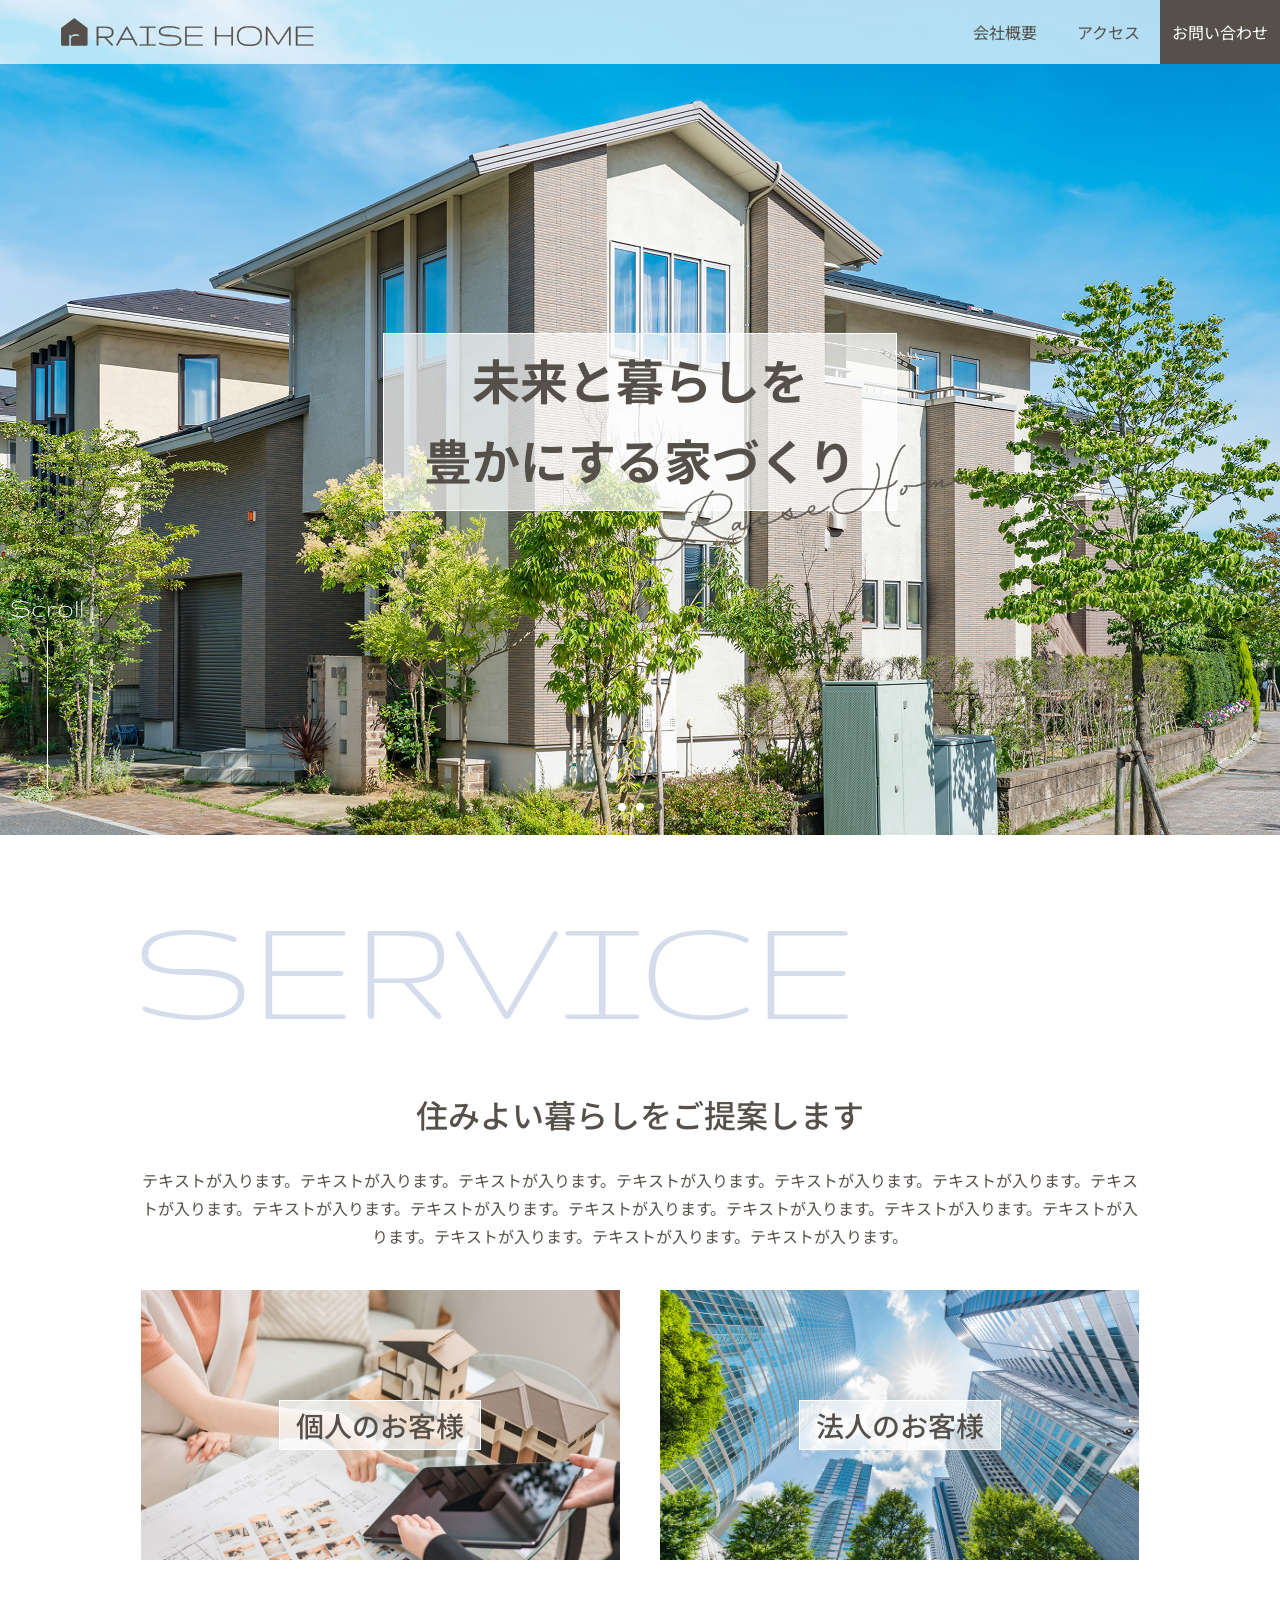
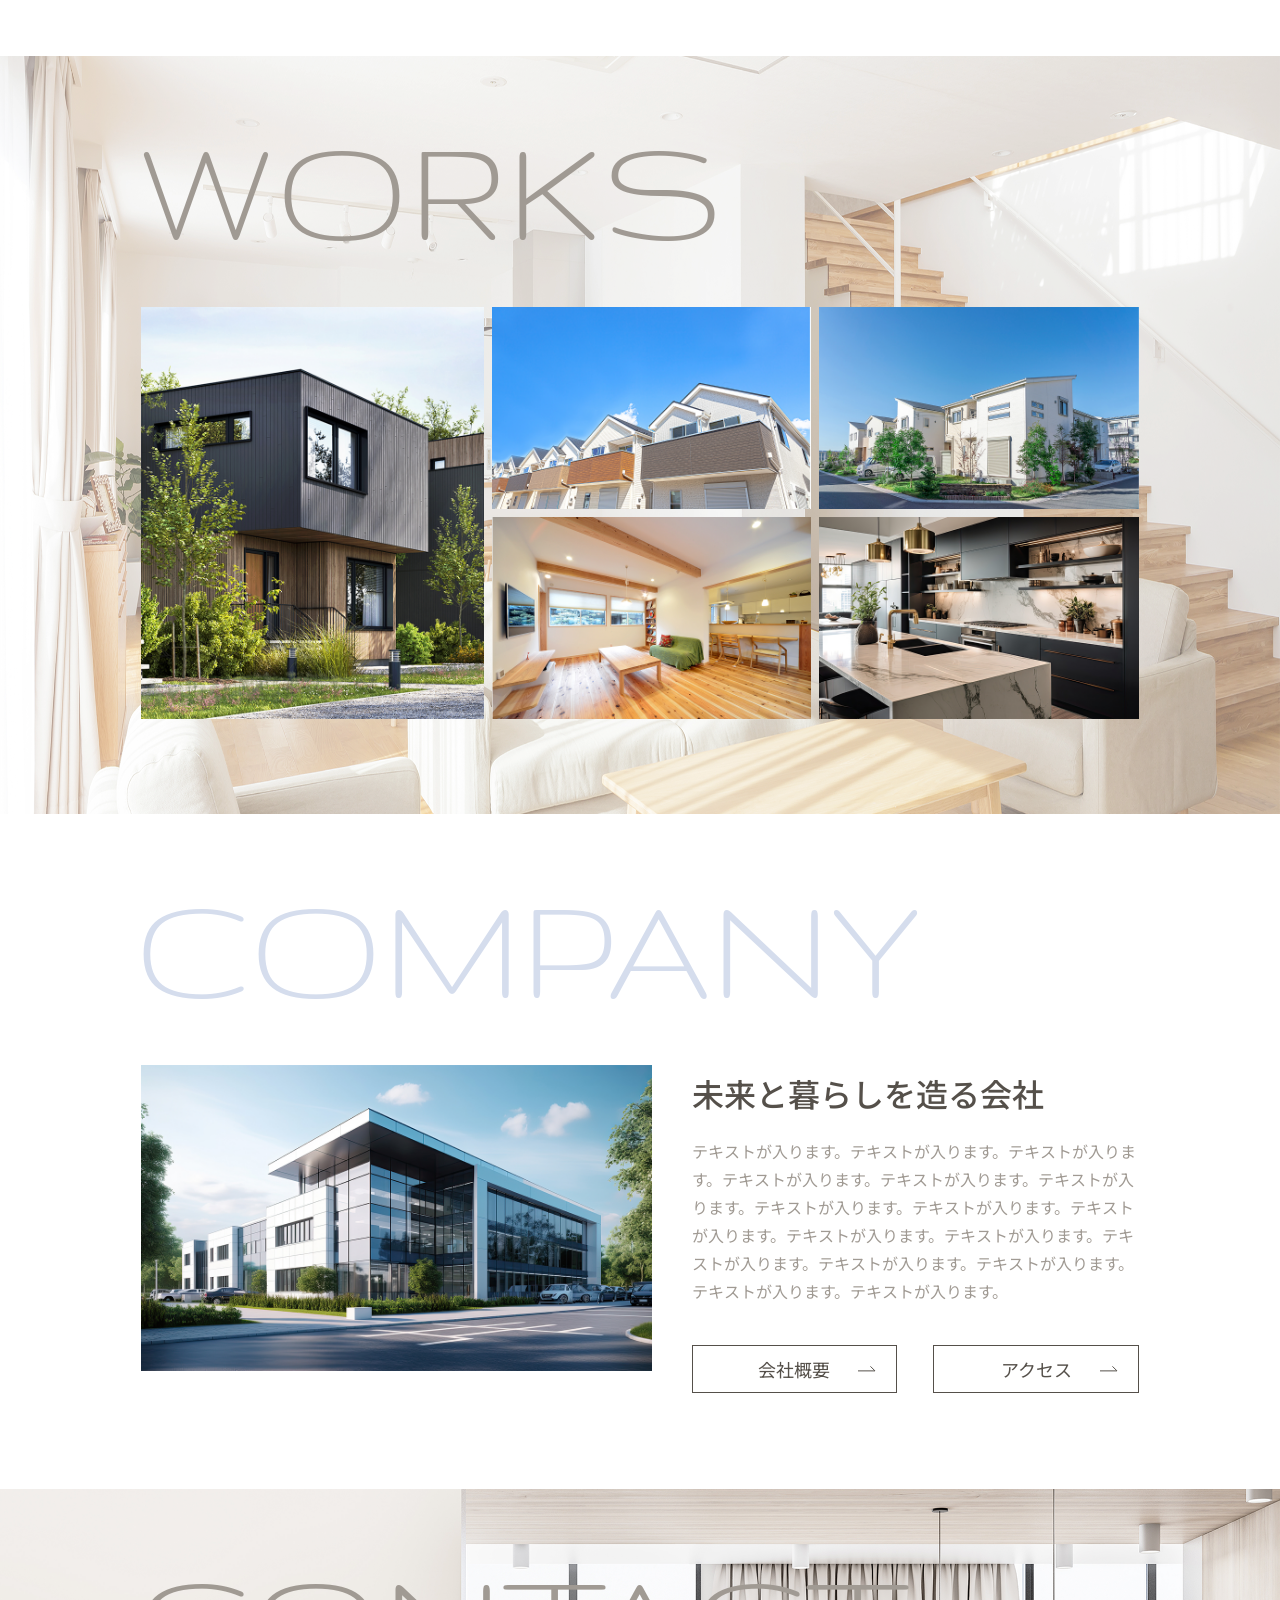
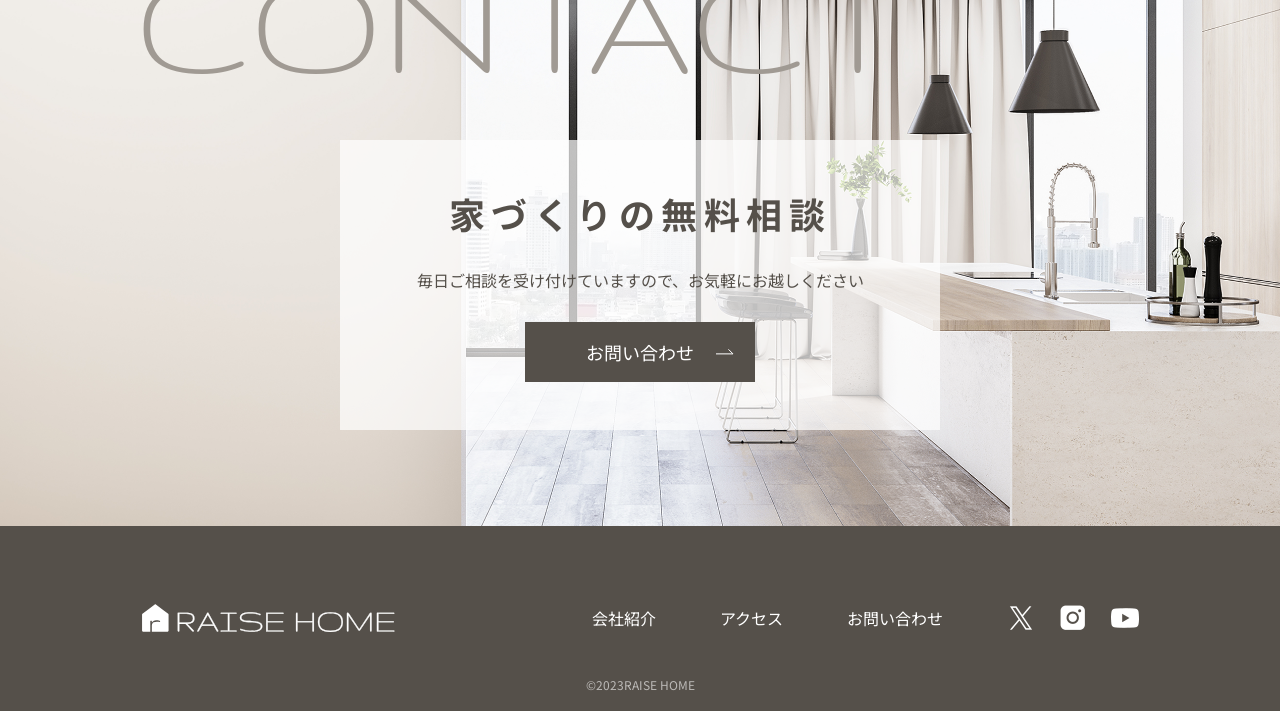
==== index.html @ 7e01bceb "Initial commit: RAISE HOME corporate website PC/タブレット/スマホ対応のレスポンシブ建築会社サイト。 トップページ、会社概要、アクセス、お問い合わせの4" ====
<!DOCTYPE html>
<html lang="ja">
<head>
    <meta charset="UTF-8">
    <meta name="viewport" content="width=device-width, initial-scale=1.0">
    <title>建築会社サイト</title>
    <link rel="stylesheet" href="css/style.css">
    <link rel="preconnect" href="https://fonts.googleapis.com">
    <link rel="preconnect" href="https://fonts.gstatic.com" crossorigin>
    <link href="https://fonts.googleapis.com/css2?family=Gruppo&family=Noto+Sans+JP:wght@100..900&display=swap" rel="stylesheet">
</head>
<body>
    <svg width="0" height="0" style="position: absolute; overflow: hidden;" aria-hidden="true">
        <defs>
            <symbol id="icon-arrow" viewBox="0 0 18 6">
                <path d="M0 4.8884H16.999L12.4641 0.353516" stroke="currentColor" stroke-linejoin="round" fill="none"/>
            </symbol>
        </defs>
    </svg>
    <header class="header">
        <div class="header__inner">
            <a class="logo" href="index.html" aria-label="RAISE HOME トップページ">
                <svg width="255" height="28" viewBox="0 0 255 28" fill="none">
                    <g clip-path="url(#clip0_2_1623)">
                    <path d="M37.6083 27.5388C37.2786 27.5388 37.0646 27.4116 36.9663 27.1571C36.868 26.9026 36.8159 26.6019 36.8159 26.2491V9.28616C36.8159 8.9565 36.8391 8.77143 36.8853 8.72517C36.9316 8.6789 37.1167 8.65576 37.4463 8.65576H42.3623C43.9412 8.65576 45.4044 8.69625 46.7404 8.783C48.0763 8.86975 49.2504 9.08952 50.2567 9.44231C51.263 9.80089 52.0438 10.3735 52.5932 11.1716C53.1485 11.9697 53.4261 13.0859 53.4261 14.5202C53.4261 15.5497 53.2121 16.3998 52.7841 17.0707C52.3561 17.7416 51.7893 18.2737 51.0838 18.6554C50.3782 19.0371 49.6032 19.3205 48.7646 19.494C47.9202 19.6675 47.0874 19.7716 46.2661 19.8063L52.5007 26.3648C52.6916 26.5556 52.7899 26.758 52.7899 26.972C52.7899 27.3422 52.599 27.533 52.2115 27.533C52.0959 27.533 51.9686 27.5041 51.824 27.4405C51.6795 27.3769 51.5349 27.2728 51.4018 27.1282L44.6063 19.8757H38.2676V26.2491C38.2676 26.5788 38.2271 26.8737 38.1461 27.1398C38.0652 27.4058 37.8916 27.5388 37.6198 27.5388H37.6083ZM38.2502 18.7595H44.6063C45.9191 18.7595 47.1336 18.667 48.2499 18.4819C49.3661 18.2968 50.2683 17.8978 50.9507 17.2963C51.6332 16.6948 51.9744 15.7694 51.9744 14.526C51.9744 13.0223 51.6101 11.9408 50.8756 11.2815C50.1411 10.6221 49.0595 10.2057 47.631 10.038C46.2025 9.87029 44.4443 9.78354 42.3507 9.78354H38.2502V18.7653V18.7595Z" fill="currentColor"/>
                    <path d="M52.2004 27.6831C52.0674 27.6831 51.917 27.6484 51.7551 27.579C51.5874 27.5096 51.4312 27.3939 51.2809 27.232L44.5315 20.0258H38.4011V26.2546C38.4011 26.5958 38.3606 26.9081 38.2738 27.1857C38.1755 27.5154 37.9442 27.6889 37.6087 27.6889C37.1229 27.6889 36.9147 27.4344 36.828 27.2147C36.7181 26.9428 36.666 26.619 36.666 26.2546V9.29166C36.666 8.83477 36.7065 8.69597 36.7759 8.63235C36.8453 8.56873 36.9783 8.52246 37.4352 8.52246H42.3512C43.9301 8.52246 45.4048 8.56295 46.7408 8.6497C48.0884 8.73645 49.2798 8.96201 50.2977 9.32058C51.3271 9.68494 52.1368 10.2864 52.7036 11.1019C53.2704 11.9174 53.5595 13.0741 53.5595 14.5315C53.5595 15.5841 53.334 16.469 52.8944 17.1572C52.4549 17.8454 51.865 18.3949 51.1363 18.7881C50.4191 19.1756 49.6268 19.4648 48.7766 19.6441C48.0363 19.8002 47.296 19.8986 46.5673 19.9448L52.5879 26.272C52.8019 26.4859 52.9176 26.7288 52.9176 26.9833C52.9176 27.4344 52.6631 27.6889 52.1946 27.6889L52.2004 27.6831ZM38.1119 19.7366H44.6588L51.4948 27.0354C51.6163 27.1684 51.7435 27.2609 51.8708 27.313C51.998 27.365 52.1137 27.3939 52.2062 27.3939C52.507 27.3939 52.64 27.2725 52.64 26.9775C52.64 26.804 52.559 26.6363 52.3971 26.4686L45.9369 19.6788L46.255 19.6672C47.0705 19.6325 47.9033 19.5284 48.7303 19.3549C49.5516 19.1814 50.3208 18.9038 51.009 18.5337C51.6915 18.1635 52.2467 17.6488 52.6573 17.001C53.0679 16.3533 53.2762 15.5263 53.2762 14.5315C53.2762 13.1319 53.0043 12.0388 52.4723 11.2696C51.9402 10.5004 51.1768 9.93941 50.2051 9.59241C49.2162 9.2454 48.0479 9.02562 46.7293 8.93887C45.3991 8.85212 43.9301 8.81163 42.357 8.81163H37.441C37.146 8.81163 37.0304 8.82899 36.9899 8.84055C36.9783 8.88104 36.961 8.99671 36.961 9.29166V26.2546C36.961 26.5843 37.0072 26.8734 37.1056 27.1048C37.1576 27.232 37.2617 27.3939 37.6145 27.3939C37.8227 27.3939 37.9384 27.3014 38.002 27.099C38.0772 26.8445 38.1119 26.5611 38.1119 26.2488V19.7308V19.7366ZM44.6125 18.9096H38.1119V9.63867H42.357C44.4448 9.63867 46.2261 9.72543 47.6546 9.89315C49.1063 10.0667 50.2225 10.4946 50.9801 11.1771C51.7435 11.8653 52.131 12.9931 52.131 14.5315C52.131 15.8096 51.7725 16.7813 51.0553 17.4117C50.3555 18.0305 49.4186 18.4411 48.2792 18.632C47.1572 18.817 45.9254 18.9154 44.6125 18.9154V18.9096ZM38.4011 18.6204H44.6125C45.908 18.6204 47.1283 18.5279 48.233 18.3428C49.3203 18.1635 50.2051 17.776 50.8644 17.1919C51.5122 16.6193 51.8419 15.7229 51.8419 14.5315C51.8419 13.0798 51.4891 12.0215 50.7893 11.3968C50.0837 10.7607 49.0137 10.35 47.6257 10.1881C46.2087 10.0204 44.439 9.93363 42.3627 9.93363H38.4068V18.6262L38.4011 18.6204Z" fill="currentColor"/>
                    <path d="M56.9259 27.7066C56.5963 27.7066 56.417 27.5562 56.3823 27.2555C56.3476 26.9548 56.4112 26.6656 56.5673 26.3822L65.9019 9.52336C66.0812 9.1937 66.2257 8.96815 66.3241 8.84669C66.4282 8.72524 66.5785 8.66162 66.781 8.66162C66.9371 8.66162 67.0817 8.71946 67.2032 8.84091C67.3246 8.96236 67.4808 9.18792 67.66 9.52914L77.0119 26.4053C77.1334 26.6193 77.197 26.8391 77.197 27.0646C77.197 27.4926 77.0061 27.7066 76.6187 27.7066C76.4741 27.7066 76.3179 27.6546 76.1618 27.5447C76.0056 27.4348 75.8437 27.2439 75.6875 26.9605L72.8073 21.7438H60.743L57.8281 27.0299C57.591 27.4811 57.2845 27.7066 56.9143 27.7066H56.9259ZM61.2462 20.7433H72.3273L66.7867 10.628L61.2462 20.7433Z" fill="currentColor"/>
                    <path d="M76.6299 27.8517C76.4564 27.8517 76.2714 27.788 76.0921 27.6666C75.9128 27.5451 75.7451 27.3369 75.5716 27.0304L72.7319 21.8831H60.841L57.9667 27.094C57.7064 27.5914 57.3536 27.8459 56.9256 27.8459C56.5266 27.8459 56.2837 27.6435 56.2374 27.2675C56.2027 26.9379 56.2663 26.614 56.4398 26.3075L65.7743 9.44864C65.9594 9.11899 66.104 8.88186 66.2139 8.74884C66.3469 8.59269 66.5378 8.51172 66.7807 8.51172C66.9773 8.51172 67.1508 8.5869 67.3012 8.73149C67.44 8.86451 67.5961 9.09585 67.787 9.45443L77.1389 26.3306C77.2719 26.5619 77.3413 26.8106 77.3413 27.0593C77.3413 27.5683 77.0868 27.8459 76.6184 27.8459L76.6299 27.8517ZM60.6675 21.5997H72.8996L75.8202 26.8916C75.9648 27.1519 76.1094 27.3312 76.2482 27.4237C76.3812 27.5162 76.5085 27.5625 76.6241 27.5625C76.8381 27.5625 77.0579 27.5047 77.0579 27.0651C77.0579 26.8685 77.0001 26.6661 76.8902 26.4752L67.5383 9.59901C67.3648 9.27514 67.2202 9.05537 67.1045 8.94548C67.0062 8.85294 66.9021 8.80668 66.7807 8.80668C66.6245 8.80668 66.5089 8.85294 66.4337 8.9397C66.3353 9.06115 66.1965 9.28092 66.023 9.59323L56.6885 26.4521C56.5439 26.7123 56.4861 26.9668 56.5208 27.2386C56.5439 27.4642 56.6654 27.5567 56.9198 27.5567C57.2379 27.5567 57.4924 27.3601 57.7064 26.9552L60.6617 21.5939L60.6675 21.5997ZM72.5699 20.8884H61.003L66.7865 10.3277L72.5699 20.8884ZM61.4888 20.5992H72.0841L66.7865 10.9292L61.4888 20.5992Z" fill="currentColor"/>
                    <path d="M80.8815 27.5393C80.6096 27.5393 80.3378 27.5219 80.0602 27.4872C79.7826 27.4525 79.6438 27.2733 79.6438 26.9436C79.6438 26.6602 79.7768 26.5041 80.0429 26.4694C80.3089 26.4347 80.5865 26.4173 80.8815 26.4173H86.931V9.77825H80.8815C80.5865 9.77825 80.3089 9.7609 80.0429 9.72619C79.7768 9.69149 79.6438 9.53534 79.6438 9.25195C79.6438 8.92229 79.7826 8.743 80.0602 8.7083C80.3378 8.6736 80.6096 8.65625 80.8815 8.65625H94.4206C94.7502 8.65625 95.0336 8.6736 95.2765 8.7083C95.5194 8.743 95.6409 8.91072 95.6409 9.21725C95.6409 9.52377 95.5194 9.69149 95.2765 9.72619C95.0336 9.7609 94.7502 9.77825 94.4206 9.77825H88.3711V26.4173H94.4206C94.7502 26.4173 95.0336 26.4347 95.2765 26.4694C95.5194 26.5041 95.6409 26.6718 95.6409 26.9783C95.6409 27.2848 95.5194 27.4525 95.2765 27.4872C95.0336 27.5219 94.7502 27.5393 94.4206 27.5393H80.8815Z" fill="currentColor"/>
                    <path d="M94.4204 27.6835H80.8813C80.6037 27.6835 80.3261 27.6661 80.0427 27.6314C79.8402 27.6083 79.499 27.4868 79.499 26.9432C79.499 26.5904 79.6841 26.3706 80.0253 26.3243C80.2971 26.2896 80.5863 26.2723 80.8813 26.2723H86.7862V9.9224H80.8813C80.5805 9.9224 80.2914 9.90505 80.0253 9.87035C79.6899 9.82986 79.499 9.61009 79.499 9.25152C79.499 8.71365 79.8402 8.5922 80.0427 8.56328C80.3261 8.52858 80.6037 8.51123 80.8813 8.51123H94.4204C94.7501 8.51123 95.045 8.52858 95.2937 8.56328C95.4788 8.58642 95.7853 8.70787 95.7853 9.21682C95.7853 9.72576 95.4788 9.84143 95.2937 9.87035C95.045 9.90505 94.7501 9.9224 94.4204 9.9224H88.5155V26.2723H94.4204C94.7501 26.2723 95.045 26.2896 95.2937 26.3243C95.4788 26.3475 95.7853 26.4689 95.7853 26.9779C95.7853 27.4868 95.4788 27.6025 95.2937 27.6314C95.045 27.6661 94.7501 27.6835 94.4204 27.6835ZM80.8813 26.5672C80.5921 26.5672 80.3203 26.5846 80.06 26.6193C79.8692 26.6424 79.7882 26.7407 79.7882 26.949C79.7882 27.267 79.9328 27.3307 80.0774 27.348C80.3492 27.3827 80.6152 27.4001 80.8813 27.4001H94.4204C94.7385 27.4001 95.0219 27.3827 95.2532 27.348C95.3747 27.3307 95.4903 27.2728 95.4903 26.9837C95.4903 26.6945 95.3689 26.6366 95.2532 26.6193C95.0161 26.5846 94.7385 26.5672 94.4204 26.5672H88.2263V9.63901H94.4204C94.7385 9.63901 95.0219 9.62166 95.2532 9.58696C95.3747 9.56961 95.4903 9.51177 95.4903 9.2226C95.4903 8.93343 95.3689 8.87559 95.2532 8.85824C95.0161 8.82354 94.7385 8.80619 94.4204 8.80619H80.8813C80.6152 8.80619 80.3492 8.82354 80.0774 8.85824C79.9328 8.87559 79.7882 8.93921 79.7882 9.2573C79.7882 9.4655 79.8692 9.56382 80.06 9.58696C80.3203 9.62166 80.5921 9.63901 80.8813 9.63901H87.0754V26.5672H80.8813Z" fill="currentColor"/>
                    <path d="M111.129 27.8744C109.527 27.8744 107.942 27.7703 106.375 27.5679C104.807 27.3655 103.425 27.1168 102.222 26.8218C101.019 26.5269 100.146 26.2551 99.6024 26.0064C99.2958 25.8618 99.1455 25.642 99.1455 25.3471C99.1455 25.0174 99.29 24.8555 99.585 24.8555C99.666 24.8555 99.7412 24.8728 99.8221 24.9075C100.412 25.1446 101.32 25.4049 102.552 25.6941C103.784 25.9832 105.178 26.2319 106.728 26.4401C108.283 26.6483 109.833 26.7524 111.378 26.7524C112.922 26.7524 114.269 26.6136 115.553 26.336C116.837 26.0584 117.867 25.5957 118.647 24.9364C119.428 24.2771 119.816 23.3865 119.816 22.2587C119.816 21.368 119.521 20.6682 118.937 20.1651C118.347 19.6619 117.56 19.286 116.565 19.0373C115.571 18.7886 114.454 18.6151 113.217 18.511C111.979 18.4069 110.701 18.3317 109.376 18.2796C108.052 18.2276 106.774 18.1408 105.536 18.0194C104.299 17.8979 103.182 17.6839 102.188 17.3948C101.193 17.0998 100.4 16.6603 99.8163 16.0704C99.2264 15.4804 98.9373 14.6997 98.9373 13.7165C98.9373 12.6292 99.2264 11.7385 99.8106 11.0329C100.395 10.3274 101.175 9.77215 102.159 9.37309C103.142 8.97403 104.241 8.69064 105.461 8.53449C106.681 8.37833 107.931 8.29736 109.203 8.29736C110.603 8.29736 111.967 8.37833 113.286 8.54027C114.61 8.70221 115.796 8.9162 116.843 9.17645C117.895 9.43671 118.705 9.70275 119.284 9.97457C119.463 10.0555 119.555 10.2059 119.555 10.4315C119.555 10.5876 119.503 10.738 119.393 10.871C119.284 11.004 119.139 11.0734 118.942 11.0734C118.827 11.0734 118.734 11.0503 118.653 11.004C117.468 10.5067 116.033 10.1192 114.35 9.83577C112.667 9.55238 110.973 9.41357 109.267 9.41357C107.705 9.41357 106.253 9.54081 104.894 9.78372C103.541 10.0324 102.448 10.4604 101.615 11.0734C100.782 11.6865 100.372 12.5309 100.372 13.6124C100.372 14.3931 100.667 14.9946 101.251 15.4284C101.841 15.8564 102.627 16.1745 103.622 16.3884C104.617 16.5967 105.733 16.747 106.971 16.828C108.208 16.909 109.486 16.9899 110.811 17.0651C112.135 17.1403 113.413 17.256 114.651 17.4121C115.889 17.5683 117.005 17.8227 118 18.1755C118.994 18.5283 119.787 19.0257 120.371 19.685C120.961 20.3386 121.25 21.2003 121.25 22.2587C121.25 23.317 120.972 24.2482 120.411 24.9711C119.85 25.6941 119.093 26.2666 118.133 26.6888C117.173 27.111 116.085 27.4118 114.882 27.5968C113.674 27.7761 112.419 27.8686 111.123 27.8686L111.129 27.8744Z" fill="currentColor"/>
                    <path d="M111.129 28.0191C109.527 28.0191 107.919 27.915 106.358 27.7126C104.796 27.5101 103.397 27.2557 102.194 26.9665C100.985 26.6715 100.1 26.3939 99.5508 26.1452C99.198 25.9717 99.0071 25.6999 99.0071 25.3529C99.0071 24.9423 99.2153 24.7167 99.5912 24.7167C99.6896 24.7167 99.7879 24.7399 99.8862 24.7803C100.459 25.0117 101.373 25.2777 102.593 25.5611C103.813 25.8445 105.213 26.099 106.757 26.3014C108.295 26.5096 109.857 26.6137 111.39 26.6137C112.922 26.6137 114.27 26.4749 115.536 26.2031C116.791 25.9313 117.809 25.4744 118.567 24.8382C119.307 24.2136 119.683 23.3518 119.683 22.2703C119.683 21.4259 119.405 20.7608 118.85 20.2866C118.283 19.8008 117.503 19.4306 116.537 19.1877C115.554 18.9448 114.437 18.7655 113.211 18.6672C111.985 18.5689 110.696 18.4879 109.383 18.4417C108.064 18.3896 106.769 18.3029 105.537 18.1756C104.293 18.0484 103.16 17.8402 102.165 17.5452C101.153 17.2445 100.332 16.7876 99.73 16.1861C99.1286 15.5846 98.8047 14.746 98.8047 13.7281C98.8047 12.6119 99.1112 11.6808 99.7127 10.9521C100.308 10.2291 101.118 9.65656 102.119 9.25171C103.108 8.84687 104.23 8.56348 105.456 8.40154C108.012 8.07188 110.788 8.09502 113.321 8.40733C114.64 8.56926 115.843 8.78325 116.895 9.04351C117.954 9.30376 118.781 9.57559 119.365 9.84741C119.527 9.91681 119.718 10.0787 119.718 10.4373C119.718 10.6282 119.654 10.8075 119.527 10.9694C119.394 11.1429 119.203 11.2297 118.966 11.2297C118.827 11.2297 118.706 11.2007 118.607 11.1429C117.451 10.6629 116.016 10.2696 114.351 9.992C112.679 9.71439 110.979 9.5698 109.29 9.5698C107.746 9.5698 106.289 9.69704 104.947 9.93995C103.622 10.1829 102.535 10.605 101.725 11.2007C100.927 11.7849 100.54 12.583 100.54 13.624C100.54 14.3643 100.806 14.9137 101.361 15.3186C101.928 15.735 102.709 16.0473 103.68 16.2497C104.663 16.4579 105.78 16.6025 107.006 16.6893C108.238 16.776 109.527 16.8512 110.84 16.9264C112.159 17.0016 113.454 17.1172 114.686 17.2734C115.93 17.4295 117.063 17.6898 118.064 18.0426C119.076 18.4012 119.897 18.9217 120.493 19.5926C121.1 20.275 121.412 21.1715 121.412 22.2645C121.412 23.3576 121.117 24.3177 120.545 25.0637C119.972 25.804 119.186 26.3939 118.208 26.8277C117.242 27.2557 116.132 27.5622 114.917 27.7473C113.703 27.9266 112.431 28.0191 111.135 28.0191H111.129ZM99.5912 25.0059C99.412 25.0059 99.2963 25.0637 99.2963 25.3529C99.2963 25.59 99.4177 25.7578 99.6722 25.885C100.199 26.1279 101.072 26.3997 102.263 26.6889C103.455 26.9781 104.848 27.2325 106.398 27.4292C109.198 27.7935 112.182 27.8629 114.871 27.4639C116.063 27.2846 117.144 26.9839 118.087 26.5674C119.018 26.1568 119.77 25.59 120.308 24.8902C120.846 24.1962 121.117 23.3171 121.117 22.2703C121.117 21.2235 120.834 20.4138 120.273 19.7892C119.706 19.153 118.925 18.6614 117.96 18.3202C116.982 17.9732 115.866 17.7187 114.646 17.5626C113.42 17.4064 112.13 17.2907 110.817 17.2156C109.498 17.1404 108.209 17.0652 106.977 16.9784C105.739 16.8917 104.606 16.7471 103.611 16.5331C102.599 16.3191 101.783 15.9895 101.182 15.5499C100.557 15.093 100.239 14.4453 100.239 13.6182C100.239 12.4905 100.679 11.594 101.546 10.9578C102.39 10.339 103.512 9.89368 104.883 9.64499C106.242 9.3963 107.723 9.26906 109.279 9.26906C110.985 9.26906 112.702 9.41365 114.385 9.69704C116.074 9.98043 117.532 10.3737 118.723 10.8769C118.792 10.9174 118.868 10.9347 118.954 10.9347C119.105 10.9347 119.209 10.8884 119.29 10.7843C119.377 10.6744 119.417 10.5588 119.417 10.4315C119.417 10.2176 119.319 10.1424 119.232 10.1077C118.665 9.84163 117.855 9.57559 116.814 9.32111C115.773 9.06664 114.582 8.85265 113.275 8.69071C110.765 8.37841 108.018 8.35527 105.485 8.68493C104.282 8.84109 103.183 9.11869 102.217 9.51197C101.263 9.89946 100.493 10.4489 99.9267 11.1313C99.3715 11.808 99.0881 12.6813 99.0881 13.7223C99.0881 14.6593 99.3715 15.4169 99.9267 15.9779C100.493 16.5447 101.268 16.9784 102.24 17.2618C103.223 17.551 104.339 17.7592 105.56 17.8864C106.786 18.0079 108.076 18.1004 109.388 18.1467C110.707 18.1987 111.997 18.2739 113.234 18.378C114.472 18.4821 115.606 18.6556 116.606 18.9101C117.618 19.1646 118.434 19.5521 119.035 20.0668C119.654 20.5989 119.966 21.3392 119.966 22.2703C119.966 23.4386 119.556 24.3755 118.746 25.058C117.954 25.7231 116.89 26.2031 115.594 26.4865C114.31 26.7641 112.893 26.9029 111.39 26.9029C109.886 26.9029 108.272 26.7988 106.716 26.5906C105.167 26.3824 103.755 26.1279 102.523 25.8445C101.292 25.5553 100.366 25.2893 99.7763 25.0522C99.7127 25.0233 99.6549 25.0117 99.5912 25.0117V25.0059Z" fill="currentColor"/>
                    <path d="M125.651 27.539C125.437 27.539 125.31 27.5043 125.269 27.4349C125.229 27.3655 125.211 27.2035 125.211 26.9433V9.45982C125.211 9.13016 125.234 8.91617 125.281 8.81785C125.327 8.71953 125.512 8.66748 125.842 8.66748H141.312C141.642 8.66748 141.931 8.68483 142.186 8.71953C142.44 8.75423 142.567 8.93352 142.567 9.26318C142.567 9.54657 142.44 9.70272 142.186 9.73742C141.931 9.77213 141.642 9.78948 141.312 9.78948H126.657V17.2097H141.231C141.48 17.2097 141.688 17.2444 141.856 17.3138C142.024 17.3832 142.111 17.5278 142.111 17.7533C142.111 18.002 142.041 18.1639 141.897 18.2449C141.752 18.3259 141.573 18.3664 141.347 18.3664H126.657V26.4343H141.347C141.677 26.4343 141.966 26.4517 142.22 26.4864C142.475 26.5211 142.602 26.6772 142.602 26.9606C142.602 27.2903 142.498 27.4638 142.29 27.4927C142.082 27.5216 141.81 27.539 141.486 27.5505H125.662L125.651 27.539Z" fill="currentColor"/>
                    <path d="M125.651 27.6836C125.373 27.6836 125.217 27.6316 125.147 27.5101C125.113 27.4465 125.066 27.325 125.066 26.9433V9.45987C125.066 8.99141 125.113 8.83526 125.147 8.76007C125.223 8.59235 125.437 8.52295 125.841 8.52295H141.312C141.648 8.52295 141.943 8.5403 142.203 8.575C142.394 8.59813 142.712 8.72537 142.712 9.26324C142.712 9.61603 142.533 9.8358 142.203 9.88207C141.943 9.91677 141.642 9.93412 141.312 9.93412H126.801V17.0651H141.231C141.497 17.0651 141.729 17.1056 141.914 17.175C142.07 17.2386 142.261 17.389 142.261 17.7476C142.261 18.0541 142.162 18.2565 141.977 18.3664C141.815 18.459 141.607 18.5052 141.353 18.5052H126.807V26.284H141.353C141.688 26.284 141.983 26.3014 142.243 26.3361C142.567 26.3823 142.752 26.6021 142.752 26.9549C142.752 27.4638 142.515 27.6026 142.313 27.6316C142.099 27.6605 141.827 27.6778 141.491 27.6894H125.662L125.651 27.6836ZM125.396 27.3655C125.396 27.3655 125.454 27.3944 125.651 27.3944H141.474C141.792 27.3829 142.058 27.3655 142.261 27.3366C142.313 27.3308 142.446 27.3135 142.446 26.9491C142.446 26.6888 142.324 26.6368 142.191 26.6194C141.943 26.5847 141.659 26.5674 141.335 26.5674H126.501V18.2103H141.335C141.538 18.2103 141.7 18.1756 141.815 18.112C141.908 18.0599 141.954 17.9384 141.954 17.7476C141.954 17.5336 141.867 17.47 141.792 17.4411C141.642 17.3775 141.445 17.3485 141.22 17.3485H126.501V9.63916H141.301C141.619 9.63916 141.908 9.62181 142.157 9.58711C142.29 9.56976 142.411 9.51771 142.411 9.25745C142.411 8.93358 142.284 8.87574 142.157 8.85839C141.908 8.82369 141.624 8.80634 141.301 8.80634H125.83C125.46 8.80634 125.402 8.87574 125.402 8.87574C125.384 8.92201 125.35 9.05503 125.35 9.45987V26.9433C125.35 27.2788 125.385 27.3539 125.39 27.3597L125.396 27.3655Z" fill="currentColor"/>
                    <path d="M155.811 27.5389C155.458 27.5389 155.245 27.4174 155.158 27.1687C155.071 26.9201 155.031 26.6482 155.031 26.3533V9.84723C155.031 9.55228 155.077 9.28045 155.175 9.03176C155.273 8.78307 155.493 8.66162 155.846 8.66162C156.095 8.66162 156.262 8.78886 156.343 9.04333C156.424 9.2978 156.471 9.56384 156.471 9.84723V17.2674H171.467V9.84723C171.467 9.55228 171.502 9.28045 171.577 9.03176C171.652 8.78307 171.849 8.66162 172.179 8.66162C172.508 8.66162 172.722 8.78886 172.797 9.03176C172.873 9.28045 172.907 9.55228 172.907 9.84723V26.3533C172.907 26.6482 172.873 26.9201 172.797 27.1687C172.722 27.4174 172.526 27.5389 172.196 27.5389C171.866 27.5389 171.652 27.4174 171.577 27.1687C171.502 26.9201 171.467 26.6482 171.467 26.3533V18.32H156.471V26.3533C156.471 26.6367 156.424 26.9027 156.326 27.1572C156.228 27.4117 156.06 27.5389 155.811 27.5389Z" fill="currentColor"/>
                    <path d="M172.196 27.6835C171.687 27.6835 171.502 27.4233 171.438 27.2093C171.363 26.949 171.322 26.6599 171.322 26.3533V18.4647H156.615V26.3533C156.615 26.6541 156.563 26.9375 156.459 27.2093C156.343 27.5216 156.118 27.6835 155.805 27.6835C155.285 27.6835 155.088 27.4291 155.019 27.2151C154.926 26.9548 154.886 26.6656 154.886 26.3533V9.84729C154.886 9.53498 154.938 9.24581 155.042 8.97977C155.123 8.76578 155.331 8.51709 155.846 8.51709C156.158 8.51709 156.378 8.68481 156.482 8.99712C156.569 9.26316 156.615 9.55233 156.615 9.84729V17.1229H171.322V9.84729C171.322 9.54076 171.363 9.25159 171.438 8.99133C171.502 8.77156 171.681 8.51709 172.178 8.51709C172.676 8.51709 172.872 8.77735 172.936 8.99133C173.011 9.25159 173.052 9.54076 173.052 9.84729V26.3533C173.052 26.6599 173.011 26.949 172.936 27.2093C172.872 27.4291 172.693 27.6835 172.196 27.6835ZM156.326 18.1755H171.612V26.3533C171.612 26.6309 171.646 26.8912 171.716 27.1225C171.75 27.2382 171.837 27.3944 172.196 27.3944C172.554 27.3944 172.624 27.2382 172.658 27.1225C172.728 26.8912 172.762 26.6309 172.762 26.3533V9.84729C172.762 9.56968 172.728 9.30943 172.658 9.0723C172.624 8.95663 172.537 8.80048 172.178 8.80048C171.82 8.80048 171.75 8.95663 171.716 9.0723C171.646 9.30364 171.612 9.5639 171.612 9.84729V17.4121H156.326V9.84729C156.326 9.58125 156.285 9.32678 156.204 9.08965C156.141 8.89301 156.025 8.80626 155.84 8.80626C155.458 8.80626 155.354 8.9682 155.308 9.08387C155.221 9.31521 155.175 9.56968 155.175 9.84729V26.3533C155.175 26.6309 155.215 26.8854 155.296 27.1225C155.337 27.2382 155.435 27.4001 155.811 27.4001C156.002 27.4001 156.118 27.3134 156.193 27.111C156.28 26.8738 156.326 26.6194 156.326 26.3591V18.1813V18.1755Z" fill="currentColor"/>
                    <path d="M189.427 27.8914C185.135 27.8914 181.989 27.0818 179.988 25.4682C177.987 23.8546 176.986 21.3966 176.986 18.1C176.986 14.8034 177.987 12.3455 179.988 10.7319C181.989 9.11828 185.135 8.30859 189.427 8.30859C193.718 8.30859 196.87 9.11828 198.871 10.7319C200.878 12.3455 201.878 14.8034 201.878 18.1C201.878 21.3966 200.878 23.8546 198.871 25.4682C196.864 27.0818 193.718 27.8914 189.427 27.8914ZM189.427 26.7752C193.134 26.7752 195.893 26.1159 197.714 24.8031C199.536 23.4902 200.444 21.252 200.444 18.1C200.444 14.948 199.536 12.7156 197.714 11.397C195.898 10.0841 193.134 9.4248 189.427 9.4248C185.719 9.4248 182.961 10.0841 181.15 11.397C179.34 12.7156 178.432 14.948 178.432 18.1C178.432 21.252 179.34 23.4844 181.15 24.8031C182.961 26.1217 185.725 26.7752 189.427 26.7752Z" fill="currentColor"/>
                    <path d="M189.426 28.0359C185.118 28.0359 181.914 27.2089 179.895 25.578C177.871 23.9412 176.842 21.4254 176.842 18.0941C176.842 14.7629 177.871 12.247 179.895 10.6103C181.914 8.97938 185.118 8.15234 189.426 8.15234C193.735 8.15234 196.939 8.97938 198.963 10.6045C200.993 12.2413 202.023 14.7571 202.023 18.0884C202.023 21.4196 200.993 23.9355 198.963 25.5722C196.939 27.2031 193.735 28.0302 189.426 28.0302V28.0359ZM189.426 8.4473C185.187 8.4473 182.041 9.2512 180.08 10.8359C178.125 12.4148 177.137 14.8554 177.137 18.0941C177.137 21.3329 178.125 23.7735 180.08 25.3524C182.047 26.9371 185.187 27.741 189.426 27.741C193.666 27.741 196.812 26.9371 198.784 25.3524C200.745 23.7735 201.739 21.3329 201.739 18.0941C201.739 14.8554 200.745 12.4148 198.784 10.8359C196.818 9.2512 193.666 8.4473 189.426 8.4473ZM189.426 26.9139C185.708 26.9139 182.897 26.2431 181.063 24.9129C179.219 23.5769 178.282 21.2808 178.282 18.0941C178.282 14.9074 179.219 12.6114 181.063 11.2754C182.891 9.94522 185.708 9.27434 189.426 9.27434C193.145 9.27434 195.962 9.94522 197.795 11.2754C199.646 12.6114 200.583 14.9074 200.583 18.0941C200.583 21.2808 199.646 23.5711 197.795 24.9129C195.962 26.2431 193.145 26.9139 189.426 26.9139ZM189.426 9.56351C185.771 9.56351 183.013 10.217 181.231 11.5125C179.467 12.7965 178.571 15.0115 178.571 18.0999C178.571 21.1883 179.467 23.4034 181.231 24.6815C183.013 25.9712 185.765 26.6305 189.426 26.6305C193.087 26.6305 195.84 25.977 197.627 24.6815C199.397 23.3976 200.294 21.1825 200.294 18.0999C200.294 15.0173 199.397 12.7965 197.627 11.5183C195.84 10.2286 193.082 9.5693 189.426 9.5693V9.56351Z" fill="currentColor"/>
                    <path d="M206.694 27.539C206.365 27.539 206.162 27.4233 206.087 27.192C206.012 26.9606 205.966 26.683 205.966 26.3533V9.58127C205.966 9.32101 206.035 9.10703 206.18 8.92774C206.318 8.75423 206.498 8.66748 206.712 8.66748C207.07 8.66748 207.417 8.91039 207.747 9.3962L218.25 25.1909L228.752 9.3962C229.071 8.91039 229.412 8.66748 229.788 8.66748C230.002 8.66748 230.181 8.75423 230.32 8.92774C230.459 9.10124 230.534 9.32101 230.534 9.58127V26.3533C230.534 26.683 230.493 26.9606 230.412 27.192C230.331 27.4233 230.129 27.539 229.805 27.539C229.522 27.539 229.331 27.4233 229.238 27.192C229.146 26.9606 229.094 26.683 229.094 26.3533V11.3047L219.082 26.0815C218.811 26.4632 218.533 26.6599 218.25 26.6599C217.943 26.6599 217.666 26.469 217.417 26.0815L207.406 11.3047V26.3533C207.406 26.683 207.359 26.9606 207.261 27.192C207.163 27.4233 206.978 27.539 206.694 27.539Z" fill="currentColor"/>
                    <path d="M229.805 27.6836C229.377 27.6836 229.186 27.4465 229.105 27.2498C229.001 27.0012 228.949 26.7004 228.949 26.3534V11.779L219.198 26.1626C218.573 27.0416 217.827 26.9838 217.295 26.1626L207.55 11.779V26.3534C207.55 26.7004 207.498 27.0012 207.394 27.2498C207.313 27.4465 207.122 27.6836 206.694 27.6836C206.202 27.6836 206.017 27.4407 205.948 27.2383C205.861 26.9954 205.821 26.6946 205.821 26.3534V9.58133C205.821 9.29215 205.902 9.03768 206.063 8.84104C206.231 8.63284 206.451 8.52295 206.711 8.52295C207.122 8.52295 207.509 8.78899 207.862 9.31529L218.249 24.9249L228.636 9.31529C228.978 8.78899 229.365 8.52295 229.793 8.52295C230.053 8.52295 230.267 8.62705 230.441 8.84104C230.603 9.04346 230.684 9.29215 230.684 9.58133V26.3534C230.684 26.6946 230.643 26.9954 230.556 27.2383C230.487 27.4407 230.302 27.6836 229.81 27.6836H229.805ZM229.238 10.8363V26.3534C229.238 26.6599 229.284 26.926 229.371 27.1342C229.446 27.3077 229.585 27.3944 229.805 27.3944C230.152 27.3944 230.238 27.2498 230.279 27.1457C230.354 26.9318 230.389 26.6657 230.389 26.3534V9.58133C230.389 9.35577 230.331 9.1707 230.209 9.02033C230.094 8.88153 229.961 8.81212 229.787 8.81212C229.469 8.81212 229.163 9.03768 228.873 9.47722L218.249 25.4512L207.625 9.47722C207.33 9.03768 207.018 8.81212 206.711 8.81212C206.543 8.81212 206.405 8.88153 206.289 9.02033C206.168 9.1707 206.11 9.35577 206.11 9.58133V26.3534C206.11 26.6657 206.144 26.9318 206.22 27.1457C206.254 27.2556 206.347 27.3944 206.694 27.3944C206.919 27.3944 207.052 27.3135 207.128 27.1342C207.214 26.9202 207.261 26.6599 207.261 26.3534V10.8363L217.538 26.0006C217.96 26.6541 218.457 26.712 218.961 26.0006L229.238 10.8363Z" fill="currentColor"/>
                    <path d="M236.393 27.539C236.179 27.539 236.051 27.5043 236.011 27.4349C235.97 27.3655 235.953 27.2035 235.953 26.9433V9.45982C235.953 9.13016 235.976 8.91617 236.023 8.81785C236.069 8.71953 236.254 8.66748 236.584 8.66748H252.054C252.384 8.66748 252.673 8.68483 252.928 8.71953C253.182 8.75423 253.309 8.93352 253.309 9.26318C253.309 9.54657 253.182 9.70272 252.928 9.73742C252.673 9.77213 252.384 9.78948 252.054 9.78948H237.399V17.2097H251.973C252.222 17.2097 252.43 17.2444 252.598 17.3138C252.766 17.3832 252.852 17.5278 252.852 17.7533C252.852 18.002 252.783 18.1639 252.638 18.2449C252.494 18.3259 252.315 18.3664 252.089 18.3664H237.399V26.4343H252.089C252.419 26.4343 252.708 26.4517 252.962 26.4864C253.217 26.5211 253.344 26.6772 253.344 26.9606C253.344 27.2903 253.24 27.4638 253.032 27.4927C252.824 27.5216 252.552 27.539 252.228 27.5505H236.404L236.393 27.539Z" fill="currentColor"/>
                    <path d="M236.393 27.6836C236.116 27.6836 235.959 27.6316 235.884 27.5101C235.849 27.4465 235.803 27.325 235.803 26.9433V9.45987C235.803 8.99141 235.849 8.83526 235.884 8.76007C235.959 8.59235 236.173 8.52295 236.578 8.52295H252.049C252.384 8.52295 252.679 8.5403 252.94 8.575C253.131 8.59813 253.449 8.72537 253.449 9.26324C253.449 9.61603 253.269 9.8358 252.94 9.88207C252.679 9.91677 252.379 9.93412 252.049 9.93412H237.538V17.0651H251.968C252.234 17.0651 252.465 17.1056 252.65 17.175C252.807 17.2386 252.997 17.389 252.997 17.7476C252.997 18.0541 252.899 18.2565 252.714 18.3664C252.552 18.459 252.344 18.5052 252.095 18.5052H237.55V26.284H252.095C252.431 26.284 252.726 26.3014 252.986 26.3361C253.31 26.3823 253.495 26.6021 253.495 26.9549C253.495 27.4638 253.258 27.6026 253.055 27.6316C252.841 27.6605 252.57 27.6778 252.234 27.6894H236.405L236.393 27.6836ZM236.139 27.3655C236.139 27.3655 236.196 27.3944 236.393 27.3944H252.217C252.535 27.3829 252.801 27.3655 253.003 27.3366C253.055 27.3308 253.194 27.3135 253.194 26.9491C253.194 26.6888 253.073 26.6368 252.94 26.6194C252.691 26.5847 252.408 26.5674 252.084 26.5674H237.249V18.2103H252.084C252.286 18.2103 252.442 18.1756 252.564 18.112C252.656 18.0599 252.703 17.9384 252.703 17.7476C252.703 17.5336 252.616 17.47 252.541 17.4411C252.39 17.3775 252.194 17.3485 251.968 17.3485H237.249V9.63916H252.049C252.367 9.63916 252.656 9.62181 252.905 9.58711C253.038 9.56976 253.159 9.51771 253.159 9.25745C253.159 8.93358 253.032 8.87574 252.905 8.85839C252.656 8.82369 252.373 8.80634 252.049 8.80634H236.578C236.208 8.80634 236.15 8.87574 236.15 8.87574C236.133 8.92201 236.098 9.05503 236.098 9.45987V26.9433C236.098 27.2788 236.133 27.3539 236.139 27.3597V27.3655Z" fill="currentColor"/>
                    <path d="M27.5501 10.5123C27.5443 10.4371 27.5327 10.3677 27.5038 10.2983C27.498 10.281 27.4865 10.2636 27.4807 10.2463C27.4229 10.1017 27.3361 9.96865 27.1915 9.85876L14.8785 0.477964C14.5431 0.223491 14.0804 0.223491 13.7391 0.477964L1.42613 9.85876C1.27576 9.97443 1.18322 10.119 1.12539 10.2694C1.09069 10.3677 1.06755 10.466 1.06755 10.5701C1.06755 10.5817 1.06177 10.5933 1.06177 10.6048V26.839C1.06177 27.3133 1.44926 27.7008 1.92351 27.7008H9.28587C9.28587 27.7008 9.28587 27.6834 9.28587 27.6777V17.6607C9.28587 17.3946 9.33792 17.1633 9.43624 16.9724C9.55191 16.7469 9.78903 16.6312 10.1418 16.6312C10.4946 16.6312 10.6681 16.8221 10.7317 16.9782C10.8069 17.1633 10.8474 17.3946 10.8474 17.6607V18.6323C11.1019 18.1291 11.4431 17.7301 11.8827 17.4293C12.5188 16.9898 13.2186 16.6948 13.9647 16.5445C14.6992 16.3999 15.3527 16.3247 15.9022 16.3247C16.7234 16.3247 17.3133 16.3652 17.7066 16.4519C18.0941 16.5387 18.4238 16.6196 18.7187 16.7064C19.0021 16.7874 19.1583 17.0071 19.1583 17.3252C19.1583 17.493 19.1004 17.6549 18.9905 17.7937C18.8691 17.9498 18.6956 18.025 18.47 18.025C18.4064 18.025 18.3659 18.025 18.3312 18.0077C18.3254 18.0077 18.2907 17.9961 18.2503 17.9903C17.8396 17.8747 17.4521 17.7879 17.082 17.7243C16.7176 17.6607 16.3186 17.6318 15.9022 17.6318C14.6992 17.6318 13.6235 17.8689 12.6923 18.3431C12.3338 18.5224 12.0215 18.748 11.7554 19.0082C11.1482 19.6039 10.8416 20.4483 10.8416 21.3043V27.6834C10.8416 27.6834 10.8416 27.7008 10.8416 27.7066H26.7115C27.1857 27.7066 27.5732 27.3191 27.5732 26.8448V10.6106C27.5732 10.5759 27.5559 10.547 27.5559 10.5123H27.5501Z" fill="currentColor"/>
                    </g>
                <defs>
                <clipPath id="clip0_2_1623">
                <rect width="254.074" height="28" fill="white"/>
                </clipPath>
                </defs>
                </svg>
            </a>
            <nav class="main-nav" aria-label="メインナビゲーション">
                <ul class="main-nav__list">
                    <li class="main-nav__item"><a class="main-nav__link" href="company.html">会社概要</a></li>
                    <li class="main-nav__item"><a class="main-nav__link" href="access.html">アクセス</a></li>
                    <li class="main-nav__item"><a class="main-nav__link" href="contact.html">お問い合わせ</a></li>
                </ul>
            </nav>
            <button type="button" class="menu-toggle" aria-expanded="false" aria-controls="mobile-nav" aria-label="メニューを開く">
                <span class="menu-toggle__bar"></span>
            </button>
        </div>
    </header>
    <div class="mobile-nav" id="mobile-nav">
        <div class="mobile-nav__panel">
            <nav aria-label="モバイルメニュー">
                <ul class="mobile-nav__list">
                    <li><a class="mobile-nav__link" href="company.html">会社概要</a></li>
                    <li><a class="mobile-nav__link" href="access.html">アクセス</a></li>
                    <li><a class="mobile-nav__link" href="contact.html">お問い合わせ</a></li>
                </ul>
            </nav>
        </div>
    </div>
    <main class="main">
        <div class="main-visual">
            <div class="main-visual__slider">
                <div class="main-visual__slide is-active">
                    <img src="images/Coporate_Top_1.jpg" alt="" width="2880" height="1670">
                </div>
                <div class="main-visual__slide">
                    <img src="images/Coporate_Top_2.jpg" alt="" width="2880" height="1670" loading="lazy">
                </div>
                <div class="main-visual__slide">
                    <img src="images/Corporate_Top_3.jpg" alt="" width="2880" height="1670" loading="lazy">
                </div>
                <div class="main-visual__dots">
                    <button type="button" class="main-visual__dot is-active" aria-label="スライド1"></button>
                    <button type="button" class="main-visual__dot" aria-label="スライド2"></button>
                    <button type="button" class="main-visual__dot" aria-label="スライド3"></button>
                </div>
            </div>
            <h1 class="main-visual__title">
                <span>未来と暮らしを</span><span>豊かにする家づくり</span>
                <img class="main-visual__raise-home" src="images/RaiseHome.svg" alt="" width="337" height="117">
            </h1>
            <div class="main-visual__scroll">
                <span class="main-visual__scroll-text">Scroll</span>
            </div>
        </div>
        <section class="section service">
            <h2 class="section__title">SERVICE</h2>
            <div class="container">
                <div class="service__lead">
                    <h3 class="service__subtitle">住みよい暮らしをご提案します</h3>
                    <p class="service__text">テキストが入ります。テキストが入ります。テキストが入ります。テキストが入ります。テキストが入ります。テキストが入ります。テキストが入ります。テキストが入ります。テキストが入ります。テキストが入ります。テキストが入ります。テキストが入ります。テキストが入ります。テキストが入ります。テキストが入ります。テキストが入ります。</p>
                </div>
                <div class="service__list">
                    <div class="service__item">
                        <h4 class="service__label">個人のお客様</h4>
                        <img class="service__image" src="images/Service_Customer.jpg" alt="" width="1040" height="586"  loading="lazy">
                    </div>
                    <div class="service__item">
                        <h4 class="service__label">法人のお客様</h4>
                        <img class="service__image" src="images/Service_Houjin.jpg" alt="" width="1040" height="586"  loading="lazy">
                    </div>
                </div>
            </div></section>
        <section class="section works">
            <h2 class="works__title">WORKS</h2>
            <div class="container">
                <div class="works__grid">
                    <div class="works__item works__item--large">
                        <img src="images/Works_1.jpg" alt="" width="740" height="888" loading="lazy">
                    </div>
                    <div class="works__item">
                        <img src="images/Works_2.jpg" alt="" width="690" height="436" loading="lazy">
                    </div>
                    <div class="works__item">
                        <img src="images/Works_3.jpg" alt="" width="690" height="436" loading="lazy">
                    </div>
                    <div class="works__item">
                        <img src="images/Works_4.jpg" alt="" width="690" height="436" loading="lazy">
                    </div>
                    <div class="works__item">
                        <img src="images/Works_5.jpg" alt="" width="690" height="436" loading="lazy">
                    </div>
                </div>
                <div class="works__scrollbar">
                    <div class="works__scrollbar-thumb"></div>
                </div>
            </div>
        </section>
        <section class="section company">
            <h2 class="section__title">COMPANY</h2>
            <div class="container">
                <div class="company__inner">
                    <img class="company__image" src="images/Company.jpg" alt="" width="1120" height="670" loading="lazy">
                    <div class="company__content">
                        <h3 class="company__subtitle">未来と暮らしを造る会社</h3>
                        <p class="company__text">テキストが入ります。テキストが入ります。テキストが入ります。テキストが入ります。テキストが入ります。テキストが入ります。テキストが入ります。テキストが入ります。テキストが入ります。テキストが入ります。テキストが入ります。テキストが入ります。テキストが入ります。テキストが入ります。テキストが入ります。テキストが入ります。</p>
                        <div class="company__links">
                            <a href="company.html" class="btn btn--outline">
                                会社概要
                                <svg class="btn__arrow" aria-hidden="true"><use href="#icon-arrow"></use></svg>
                            </a>
                            <a href="access.html" class="btn btn--outline">
                                アクセス
                                <svg class="btn__arrow" aria-hidden="true"><use href="#icon-arrow"></use></svg>
                            </a>
                        </div>
                    </div>
                </div>
            </div>
        </section> 
        <section class="section contact">
            <h2 class="contact__title">CONTACT</h2>
            <div class="contact__inner">
                <h3 class="contact__subtitle"><span>家づくりの</span><span>無料相談</span></h3>
                <p class="contact__text">毎日ご相談を受け付けていますので、お気軽にお越しください</p>
                <a href="contact.html" class="btn btn--filled contact__btn">
                    お問い合わせ
                    <svg class="btn__arrow" aria-hidden="true"><use href="#icon-arrow"></use></svg>
                </a>
            </div>
        </section> 
    </main>
    <footer class="footer">
        <div class="container">
            <div class="footer__inner">
                <a class="footer__logo" href="index.html" aria-label="RAISE HOME トップページ">
                    <svg width="255" height="28" viewBox="0 0 255 28" fill="none">
                        <g clip-path="url(#clip0_footer)">
                        <path d="M37.6083 27.5388C37.2786 27.5388 37.0646 27.4116 36.9663 27.1571C36.868 26.9026 36.8159 26.6019 36.8159 26.2491V9.28616C36.8159 8.9565 36.8391 8.77143 36.8853 8.72517C36.9316 8.6789 37.1167 8.65576 37.4463 8.65576H42.3623C43.9412 8.65576 45.4044 8.69625 46.7404 8.783C48.0763 8.86975 49.2504 9.08952 50.2567 9.44231C51.263 9.80089 52.0438 10.3735 52.5932 11.1716C53.1485 11.9697 53.4261 13.0859 53.4261 14.5202C53.4261 15.5497 53.2121 16.3998 52.7841 17.0707C52.3561 17.7416 51.7893 18.2737 51.0838 18.6554C50.3782 19.0371 49.6032 19.3205 48.7646 19.494C47.9202 19.6675 47.0874 19.7716 46.2661 19.8063L52.5007 26.3648C52.6916 26.5556 52.7899 26.758 52.7899 26.972C52.7899 27.3422 52.599 27.533 52.2115 27.533C52.0959 27.533 51.9686 27.5041 51.824 27.4405C51.6795 27.3769 51.5349 27.2728 51.4018 27.1282L44.6063 19.8757H38.2676V26.2491C38.2676 26.5788 38.2271 26.8737 38.1461 27.1398C38.0652 27.4058 37.8916 27.5388 37.6198 27.5388H37.6083ZM38.2502 18.7595H44.6063C45.9191 18.7595 47.1336 18.667 48.2499 18.4819C49.3661 18.2968 50.2683 17.8978 50.9507 17.2963C51.6332 16.6948 51.9744 15.7694 51.9744 14.526C51.9744 13.0223 51.6101 11.9408 50.8756 11.2815C50.1411 10.6221 49.0595 10.2057 47.631 10.038C46.2025 9.87029 44.4443 9.78354 42.3507 9.78354H38.2502V18.7653V18.7595Z" fill="currentColor"/>
                        <path d="M52.2004 27.6831C52.0674 27.6831 51.917 27.6484 51.7551 27.579C51.5874 27.5096 51.4312 27.3939 51.2809 27.232L44.5315 20.0258H38.4011V26.2546C38.4011 26.5958 38.3606 26.9081 38.2738 27.1857C38.1755 27.5154 37.9442 27.6889 37.6087 27.6889C37.1229 27.6889 36.9147 27.4344 36.828 27.2147C36.7181 26.9428 36.666 26.619 36.666 26.2546V9.29166C36.666 8.83477 36.7065 8.69597 36.7759 8.63235C36.8453 8.56873 36.9783 8.52246 37.4352 8.52246H42.3512C43.9301 8.52246 45.4048 8.56295 46.7408 8.6497C48.0884 8.73645 49.2798 8.96201 50.2977 9.32058C51.3271 9.68494 52.1368 10.2864 52.7036 11.1019C53.2704 11.9174 53.5595 13.0741 53.5595 14.5315C53.5595 15.5841 53.334 16.469 52.8944 17.1572C52.4549 17.8454 51.865 18.3949 51.1363 18.7881C50.4191 19.1756 49.6268 19.4648 48.7766 19.6441C48.0363 19.8002 47.296 19.8986 46.5673 19.9448L52.5879 26.272C52.8019 26.4859 52.9176 26.7288 52.9176 26.9833C52.9176 27.4344 52.6631 27.6889 52.1946 27.6889L52.2004 27.6831ZM38.1119 19.7366H44.6588L51.4948 27.0354C51.6163 27.1684 51.7435 27.2609 51.8708 27.313C51.998 27.365 52.1137 27.3939 52.2062 27.3939C52.507 27.3939 52.64 27.2725 52.64 26.9775C52.64 26.804 52.559 26.6363 52.3971 26.4686L45.9369 19.6788L46.255 19.6672C47.0705 19.6325 47.9033 19.5284 48.7303 19.3549C49.5516 19.1814 50.3208 18.9038 51.009 18.5337C51.6915 18.1635 52.2467 17.6488 52.6573 17.001C53.0679 16.3533 53.2762 15.5263 53.2762 14.5315C53.2762 13.1319 53.0043 12.0388 52.4723 11.2696C51.9402 10.5004 51.1768 9.93941 50.2051 9.59241C49.2162 9.2454 48.0479 9.02562 46.7293 8.93887C45.3991 8.85212 43.9301 8.81163 42.357 8.81163H37.441C37.146 8.81163 37.0304 8.82899 36.9899 8.84055C36.9783 8.88104 36.961 8.99671 36.961 9.29166V26.2546C36.961 26.5843 37.0072 26.8734 37.1056 27.1048C37.1576 27.232 37.2617 27.3939 37.6145 27.3939C37.8227 27.3939 37.9384 27.3014 38.002 27.099C38.0772 26.8445 38.1119 26.5611 38.1119 26.2488V19.7308V19.7366ZM44.6125 18.9096H38.1119V9.63867H42.357C44.4448 9.63867 46.2261 9.72543 47.6546 9.89315C49.1063 10.0667 50.2225 10.4946 50.9801 11.1771C51.7435 11.8653 52.131 12.9931 52.131 14.5315C52.131 15.8096 51.7725 16.7813 51.0553 17.4117C50.3555 18.0305 49.4186 18.4411 48.2792 18.632C47.1572 18.817 45.9254 18.9154 44.6125 18.9154V18.9096ZM38.4011 18.6204H44.6125C45.908 18.6204 47.1283 18.5279 48.233 18.3428C49.3203 18.1635 50.2051 17.776 50.8644 17.1919C51.5122 16.6193 51.8419 15.7229 51.8419 14.5315C51.8419 13.0798 51.4891 12.0215 50.7893 11.3968C50.0837 10.7607 49.0137 10.35 47.6257 10.1881C46.2087 10.0204 44.439 9.93363 42.3627 9.93363H38.4068V18.6262L38.4011 18.6204Z" fill="currentColor"/>
                        <path d="M56.9259 27.7066C56.5963 27.7066 56.417 27.5562 56.3823 27.2555C56.3476 26.9548 56.4112 26.6656 56.5673 26.3822L65.9019 9.52336C66.0812 9.1937 66.2257 8.96815 66.3241 8.84669C66.4282 8.72524 66.5785 8.66162 66.781 8.66162C66.9371 8.66162 67.0817 8.71946 67.2032 8.84091C67.3246 8.96236 67.4808 9.18792 67.66 9.52914L77.0119 26.4053C77.1334 26.6193 77.197 26.8391 77.197 27.0646C77.197 27.4926 77.0061 27.7066 76.6187 27.7066C76.4741 27.7066 76.3179 27.6546 76.1618 27.5447C76.0056 27.4348 75.8437 27.2439 75.6875 26.9605L72.8073 21.7438H60.743L57.8281 27.0299C57.591 27.4811 57.2845 27.7066 56.9143 27.7066H56.9259ZM61.2462 20.7433H72.3273L66.7867 10.628L61.2462 20.7433Z" fill="currentColor"/>
                        <path d="M76.6299 27.8517C76.4564 27.8517 76.2714 27.788 76.0921 27.6666C75.9128 27.5451 75.7451 27.3369 75.5716 27.0304L72.7319 21.8831H60.841L57.9667 27.094C57.7064 27.5914 57.3536 27.8459 56.9256 27.8459C56.5266 27.8459 56.2837 27.6435 56.2374 27.2675C56.2027 26.9379 56.2663 26.614 56.4398 26.3075L65.7743 9.44864C65.9594 9.11899 66.104 8.88186 66.2139 8.74884C66.3469 8.59269 66.5378 8.51172 66.7807 8.51172C66.9773 8.51172 67.1508 8.5869 67.3012 8.73149C67.44 8.86451 67.5961 9.09585 67.787 9.45443L77.1389 26.3306C77.2719 26.5619 77.3413 26.8106 77.3413 27.0593C77.3413 27.5683 77.0868 27.8459 76.6184 27.8459L76.6299 27.8517ZM60.6675 21.5997H72.8996L75.8202 26.8916C75.9648 27.1519 76.1094 27.3312 76.2482 27.4237C76.3812 27.5162 76.5085 27.5625 76.6241 27.5625C76.8381 27.5625 77.0579 27.5047 77.0579 27.0651C77.0579 26.8685 77.0001 26.6661 76.8902 26.4752L67.5383 9.59901C67.3648 9.27514 67.2202 9.05537 67.1045 8.94548C67.0062 8.85294 66.9021 8.80668 66.7807 8.80668C66.6245 8.80668 66.5089 8.85294 66.4337 8.9397C66.3353 9.06115 66.1965 9.28092 66.023 9.59323L56.6885 26.4521C56.5439 26.7123 56.4861 26.9668 56.5208 27.2386C56.5439 27.4642 56.6654 27.5567 56.9198 27.5567C57.2379 27.5567 57.4924 27.3601 57.7064 26.9552L60.6617 21.5939L60.6675 21.5997ZM72.5699 20.8884H61.003L66.7865 10.3277L72.5699 20.8884ZM61.4888 20.5992H72.0841L66.7865 10.9292L61.4888 20.5992Z" fill="currentColor"/>
                        <path d="M80.8815 27.5393C80.6096 27.5393 80.3378 27.5219 80.0602 27.4872C79.7826 27.4525 79.6438 27.2733 79.6438 26.9436C79.6438 26.6602 79.7768 26.5041 80.0429 26.4694C80.3089 26.4347 80.5865 26.4173 80.8815 26.4173H86.931V9.77825H80.8815C80.5865 9.77825 80.3089 9.7609 80.0429 9.72619C79.7768 9.69149 79.6438 9.53534 79.6438 9.25195C79.6438 8.92229 79.7826 8.743 80.0602 8.7083C80.3378 8.6736 80.6096 8.65625 80.8815 8.65625H94.4206C94.7502 8.65625 95.0336 8.6736 95.2765 8.7083C95.5194 8.743 95.6409 8.91072 95.6409 9.21725C95.6409 9.52377 95.5194 9.69149 95.2765 9.72619C95.0336 9.7609 94.7502 9.77825 94.4206 9.77825H88.3711V26.4173H94.4206C94.7502 26.4173 95.0336 26.4347 95.2765 26.4694C95.5194 26.5041 95.6409 26.6718 95.6409 26.9783C95.6409 27.2848 95.5194 27.4525 95.2765 27.4872C95.0336 27.5219 94.7502 27.5393 94.4206 27.5393H80.8815Z" fill="currentColor"/>
                        <path d="M94.4204 27.6835H80.8813C80.6037 27.6835 80.3261 27.6661 80.0427 27.6314C79.8402 27.6083 79.499 27.4868 79.499 26.9432C79.499 26.5904 79.6841 26.3706 80.0253 26.3243C80.2971 26.2896 80.5863 26.2723 80.8813 26.2723H86.7862V9.9224H80.8813C80.5805 9.9224 80.2914 9.90505 80.0253 9.87035C79.6899 9.82986 79.499 9.61009 79.499 9.25152C79.499 8.71365 79.8402 8.5922 80.0427 8.56328C80.3261 8.52858 80.6037 8.51123 80.8813 8.51123H94.4204C94.7501 8.51123 95.045 8.52858 95.2937 8.56328C95.4788 8.58642 95.7853 8.70787 95.7853 9.21682C95.7853 9.72576 95.4788 9.84143 95.2937 9.87035C95.045 9.90505 94.7501 9.9224 94.4204 9.9224H88.5155V26.2723H94.4204C94.7501 26.2723 95.045 26.2896 95.2937 26.3243C95.4788 26.3475 95.7853 26.4689 95.7853 26.9779C95.7853 27.4868 95.4788 27.6025 95.2937 27.6314C95.045 27.6661 94.7501 27.6835 94.4204 27.6835ZM80.8813 26.5672C80.5921 26.5672 80.3203 26.5846 80.06 26.6193C79.8692 26.6424 79.7882 26.7407 79.7882 26.949C79.7882 27.267 79.9328 27.3307 80.0774 27.348C80.3492 27.3827 80.6152 27.4001 80.8813 27.4001H94.4204C94.7385 27.4001 95.0219 27.3827 95.2532 27.348C95.3747 27.3307 95.4903 27.2728 95.4903 26.9837C95.4903 26.6945 95.3689 26.6366 95.2532 26.6193C95.0161 26.5846 94.7385 26.5672 94.4204 26.5672H88.2263V9.63901H94.4204C94.7385 9.63901 95.0219 9.62166 95.2532 9.58696C95.3747 9.56961 95.4903 9.51177 95.4903 9.2226C95.4903 8.93343 95.3689 8.87559 95.2532 8.85824C95.0161 8.82354 94.7385 8.80619 94.4204 8.80619H80.8813C80.6152 8.80619 80.3492 8.82354 80.0774 8.85824C79.9328 8.87559 79.7882 8.93921 79.7882 9.2573C79.7882 9.4655 79.8692 9.56382 80.06 9.58696C80.3203 9.62166 80.5921 9.63901 80.8813 9.63901H87.0754V26.5672H80.8813Z" fill="currentColor"/>
                        <path d="M111.129 27.8744C109.527 27.8744 107.942 27.7703 106.375 27.5679C104.807 27.3655 103.425 27.1168 102.222 26.8218C101.019 26.5269 100.146 26.2551 99.6024 26.0064C99.2958 25.8618 99.1455 25.642 99.1455 25.3471C99.1455 25.0174 99.29 24.8555 99.585 24.8555C99.666 24.8555 99.7412 24.8728 99.8221 24.9075C100.412 25.1446 101.32 25.4049 102.552 25.6941C103.784 25.9832 105.178 26.2319 106.728 26.4401C108.283 26.6483 109.833 26.7524 111.378 26.7524C112.922 26.7524 114.269 26.6136 115.553 26.336C116.837 26.0584 117.867 25.5957 118.647 24.9364C119.428 24.2771 119.816 23.3865 119.816 22.2587C119.816 21.368 119.521 20.6682 118.937 20.1651C118.347 19.6619 117.56 19.286 116.565 19.0373C115.571 18.7886 114.454 18.6151 113.217 18.511C111.979 18.4069 110.701 18.3317 109.376 18.2796C108.052 18.2276 106.774 18.1408 105.536 18.0194C104.299 17.8979 103.182 17.6839 102.188 17.3948C101.193 17.0998 100.4 16.6603 99.8163 16.0704C99.2264 15.4804 98.9373 14.6997 98.9373 13.7165C98.9373 12.6292 99.2264 11.7385 99.8106 11.0329C100.395 10.3274 101.175 9.77215 102.159 9.37309C103.142 8.97403 104.241 8.69064 105.461 8.53449C106.681 8.37833 107.931 8.29736 109.203 8.29736C110.603 8.29736 111.967 8.37833 113.286 8.54027C114.61 8.70221 115.796 8.9162 116.843 9.17645C117.895 9.43671 118.705 9.70275 119.284 9.97457C119.463 10.0555 119.555 10.2059 119.555 10.4315C119.555 10.5876 119.503 10.738 119.393 10.871C119.284 11.004 119.139 11.0734 118.942 11.0734C118.827 11.0734 118.734 11.0503 118.653 11.004C117.468 10.5067 116.033 10.1192 114.35 9.83577C112.667 9.55238 110.973 9.41357 109.267 9.41357C107.705 9.41357 106.253 9.54081 104.894 9.78372C103.541 10.0324 102.448 10.4604 101.615 11.0734C100.782 11.6865 100.372 12.5309 100.372 13.6124C100.372 14.3931 100.667 14.9946 101.251 15.4284C101.841 15.8564 102.627 16.1745 103.622 16.3884C104.617 16.5967 105.733 16.747 106.971 16.828C108.208 16.909 109.486 16.9899 110.811 17.0651C112.135 17.1403 113.413 17.256 114.651 17.4121C115.889 17.5683 117.005 17.8227 118 18.1755C118.994 18.5283 119.787 19.0257 120.371 19.685C120.961 20.3386 121.25 21.2003 121.25 22.2587C121.25 23.317 120.972 24.2482 120.411 24.9711C119.85 25.6941 119.093 26.2666 118.133 26.6888C117.173 27.111 116.085 27.4118 114.882 27.5968C113.674 27.7761 112.419 27.8686 111.123 27.8686L111.129 27.8744Z" fill="currentColor"/>
                        <path d="M111.129 28.0191C109.527 28.0191 107.919 27.915 106.358 27.7126C104.796 27.5101 103.397 27.2557 102.194 26.9665C100.985 26.6715 100.1 26.3939 99.5508 26.1452C99.198 25.9717 99.0071 25.6999 99.0071 25.3529C99.0071 24.9423 99.2153 24.7167 99.5912 24.7167C99.6896 24.7167 99.7879 24.7399 99.8862 24.7803C100.459 25.0117 101.373 25.2777 102.593 25.5611C103.813 25.8445 105.213 26.099 106.757 26.3014C108.295 26.5096 109.857 26.6137 111.39 26.6137C112.922 26.6137 114.27 26.4749 115.536 26.2031C116.791 25.9313 117.809 25.4744 118.567 24.8382C119.307 24.2136 119.683 23.3518 119.683 22.2703C119.683 21.4259 119.405 20.7608 118.85 20.2866C118.283 19.8008 117.503 19.4306 116.537 19.1877C115.554 18.9448 114.437 18.7655 113.211 18.6672C111.985 18.5689 110.696 18.4879 109.383 18.4417C108.064 18.3896 106.769 18.3029 105.537 18.1756C104.293 18.0484 103.16 17.8402 102.165 17.5452C101.153 17.2445 100.332 16.7876 99.73 16.1861C99.1286 15.5846 98.8047 14.746 98.8047 13.7281C98.8047 12.6119 99.1112 11.6808 99.7127 10.9521C100.308 10.2291 101.118 9.65656 102.119 9.25171C103.108 8.84687 104.23 8.56348 105.456 8.40154C108.012 8.07188 110.788 8.09502 113.321 8.40733C114.64 8.56926 115.843 8.78325 116.895 9.04351C117.954 9.30376 118.781 9.57559 119.365 9.84741C119.527 9.91681 119.718 10.0787 119.718 10.4373C119.718 10.6282 119.654 10.8075 119.527 10.9694C119.394 11.1429 119.203 11.2297 118.966 11.2297C118.827 11.2297 118.706 11.2007 118.607 11.1429C117.451 10.6629 116.016 10.2696 114.351 9.992C112.679 9.71439 110.979 9.5698 109.29 9.5698C107.746 9.5698 106.289 9.69704 104.947 9.93995C103.622 10.1829 102.535 10.605 101.725 11.2007C100.927 11.7849 100.54 12.583 100.54 13.624C100.54 14.3643 100.806 14.9137 101.361 15.3186C101.928 15.735 102.709 16.0473 103.68 16.2497C104.663 16.4579 105.78 16.6025 107.006 16.6893C108.238 16.776 109.527 16.8512 110.84 16.9264C112.159 17.0016 113.454 17.1172 114.686 17.2734C115.93 17.4295 117.063 17.6898 118.064 18.0426C119.076 18.4012 119.897 18.9217 120.493 19.5926C121.1 20.275 121.412 21.1715 121.412 22.2645C121.412 23.3576 121.117 24.3177 120.545 25.0637C119.972 25.804 119.186 26.3939 118.208 26.8277C117.242 27.2557 116.132 27.5622 114.917 27.7473C113.703 27.9266 112.431 28.0191 111.135 28.0191H111.129ZM99.5912 25.0059C99.412 25.0059 99.2963 25.0637 99.2963 25.3529C99.2963 25.59 99.4177 25.7578 99.6722 25.885C100.199 26.1279 101.072 26.3997 102.263 26.6889C103.455 26.9781 104.848 27.2325 106.398 27.4292C109.198 27.7935 112.182 27.8629 114.871 27.4639C116.063 27.2846 117.144 26.9839 118.087 26.5674C119.018 26.1568 119.77 25.59 120.308 24.8902C120.846 24.1962 121.117 23.3171 121.117 22.2703C121.117 21.2235 120.834 20.4138 120.273 19.7892C119.706 19.153 118.925 18.6614 117.96 18.3202C116.982 17.9732 115.866 17.7187 114.646 17.5626C113.42 17.4064 112.13 17.2907 110.817 17.2156C109.498 17.1404 108.209 17.0652 106.977 16.9784C105.739 16.8917 104.606 16.7471 103.611 16.5331C102.599 16.3191 101.783 15.9895 101.182 15.5499C100.557 15.093 100.239 14.4453 100.239 13.6182C100.239 12.4905 100.679 11.594 101.546 10.9578C102.39 10.339 103.512 9.89368 104.883 9.64499C106.242 9.3963 107.723 9.26906 109.279 9.26906C110.985 9.26906 112.702 9.41365 114.385 9.69704C116.074 9.98043 117.532 10.3737 118.723 10.8769C118.792 10.9174 118.868 10.9347 118.954 10.9347C119.105 10.9347 119.209 10.8884 119.29 10.7843C119.377 10.6744 119.417 10.5588 119.417 10.4315C119.417 10.2176 119.319 10.1424 119.232 10.1077C118.665 9.84163 117.855 9.57559 116.814 9.32111C115.773 9.06664 114.582 8.85265 113.275 8.69071C110.765 8.37841 108.018 8.35527 105.485 8.68493C104.282 8.84109 103.183 9.11869 102.217 9.51197C101.263 9.89946 100.493 10.4489 99.9267 11.1313C99.3715 11.808 99.0881 12.6813 99.0881 13.7223C99.0881 14.6593 99.3715 15.4169 99.9267 15.9779C100.493 16.5447 101.268 16.9784 102.24 17.2618C103.223 17.551 104.339 17.7592 105.56 17.8864C106.786 18.0079 108.076 18.1004 109.388 18.1467C110.707 18.1987 111.997 18.2739 113.234 18.378C114.472 18.4821 115.606 18.6556 116.606 18.9101C117.618 19.1646 118.434 19.5521 119.035 20.0668C119.654 20.5989 119.966 21.3392 119.966 22.2703C119.966 23.4386 119.556 24.3755 118.746 25.058C117.954 25.7231 116.89 26.2031 115.594 26.4865C114.31 26.7641 112.893 26.9029 111.39 26.9029C109.886 26.9029 108.272 26.7988 106.716 26.5906C105.167 26.3824 103.755 26.1279 102.523 25.8445C101.292 25.5553 100.366 25.2893 99.7763 25.0522C99.7127 25.0233 99.6549 25.0117 99.5912 25.0117V25.0059Z" fill="currentColor"/>
                        <path d="M125.651 27.539C125.437 27.539 125.31 27.5043 125.269 27.4349C125.229 27.3655 125.211 27.2035 125.211 26.9433V9.45982C125.211 9.13016 125.234 8.91617 125.281 8.81785C125.327 8.71953 125.512 8.66748 125.842 8.66748H141.312C141.642 8.66748 141.931 8.68483 142.186 8.71953C142.44 8.75423 142.567 8.93352 142.567 9.26318C142.567 9.54657 142.44 9.70272 142.186 9.73742C141.931 9.77213 141.642 9.78948 141.312 9.78948H126.657V17.2097H141.231C141.48 17.2097 141.688 17.2444 141.856 17.3138C142.024 17.3832 142.111 17.5278 142.111 17.7533C142.111 18.002 142.041 18.1639 141.897 18.2449C141.752 18.3259 141.573 18.3664 141.347 18.3664H126.657V26.4343H141.347C141.677 26.4343 141.966 26.4517 142.22 26.4864C142.475 26.5211 142.602 26.6772 142.602 26.9606C142.602 27.2903 142.498 27.4638 142.29 27.4927C142.082 27.5216 141.81 27.539 141.486 27.5505H125.662L125.651 27.539Z" fill="currentColor"/>
                        <path d="M125.651 27.6836C125.373 27.6836 125.217 27.6316 125.147 27.5101C125.113 27.4465 125.066 27.325 125.066 26.9433V9.45987C125.066 8.99141 125.113 8.83526 125.147 8.76007C125.223 8.59235 125.437 8.52295 125.841 8.52295H141.312C141.648 8.52295 141.943 8.5403 142.203 8.575C142.394 8.59813 142.712 8.72537 142.712 9.26324C142.712 9.61603 142.533 9.8358 142.203 9.88207C141.943 9.91677 141.642 9.93412 141.312 9.93412H126.801V17.0651H141.231C141.497 17.0651 141.729 17.1056 141.914 17.175C142.07 17.2386 142.261 17.389 142.261 17.7476C142.261 18.0541 142.162 18.2565 141.977 18.3664C141.815 18.459 141.607 18.5052 141.353 18.5052H126.807V26.284H141.353C141.688 26.284 141.983 26.3014 142.243 26.3361C142.567 26.3823 142.752 26.6021 142.752 26.9549C142.752 27.4638 142.515 27.6026 142.313 27.6316C142.099 27.6605 141.827 27.6778 141.491 27.6894H125.662L125.651 27.6836ZM125.396 27.3655C125.396 27.3655 125.454 27.3944 125.651 27.3944H141.474C141.792 27.3829 142.058 27.3655 142.261 27.3366C142.313 27.3308 142.446 27.3135 142.446 26.9491C142.446 26.6888 142.324 26.6368 142.191 26.6194C141.943 26.5847 141.659 26.5674 141.335 26.5674H126.501V18.2103H141.335C141.538 18.2103 141.7 18.1756 141.815 18.112C141.908 18.0599 141.954 17.9384 141.954 17.7476C141.954 17.5336 141.867 17.47 141.792 17.4411C141.642 17.3775 141.445 17.3485 141.22 17.3485H126.501V9.63916H141.301C141.619 9.63916 141.908 9.62181 142.157 9.58711C142.29 9.56976 142.411 9.51771 142.411 9.25745C142.411 8.93358 142.284 8.87574 142.157 8.85839C141.908 8.82369 141.624 8.80634 141.301 8.80634H125.83C125.46 8.80634 125.402 8.87574 125.402 8.87574C125.384 8.92201 125.35 9.05503 125.35 9.45987V26.9433C125.35 27.2788 125.385 27.3539 125.39 27.3597L125.396 27.3655Z" fill="currentColor"/>
                        <path d="M155.811 27.5389C155.458 27.5389 155.245 27.4174 155.158 27.1687C155.071 26.9201 155.031 26.6482 155.031 26.3533V9.84723C155.031 9.55228 155.077 9.28045 155.175 9.03176C155.273 8.78307 155.493 8.66162 155.846 8.66162C156.095 8.66162 156.262 8.78886 156.343 9.04333C156.424 9.2978 156.471 9.56384 156.471 9.84723V17.2674H171.467V9.84723C171.467 9.55228 171.502 9.28045 171.577 9.03176C171.652 8.78307 171.849 8.66162 172.179 8.66162C172.508 8.66162 172.722 8.78886 172.797 9.03176C172.873 9.28045 172.907 9.55228 172.907 9.84723V26.3533C172.907 26.6482 172.873 26.9201 172.797 27.1687C172.722 27.4174 172.526 27.5389 172.196 27.5389C171.866 27.5389 171.652 27.4174 171.577 27.1687C171.502 26.9201 171.467 26.6482 171.467 26.3533V18.32H156.471V26.3533C156.471 26.6367 156.424 26.9027 156.326 27.1572C156.228 27.4117 156.06 27.5389 155.811 27.5389Z" fill="currentColor"/>
                        <path d="M172.196 27.6835C171.687 27.6835 171.502 27.4233 171.438 27.2093C171.363 26.949 171.322 26.6599 171.322 26.3533V18.4647H156.615V26.3533C156.615 26.6541 156.563 26.9375 156.459 27.2093C156.343 27.5216 156.118 27.6835 155.805 27.6835C155.285 27.6835 155.088 27.4291 155.019 27.2151C154.926 26.9548 154.886 26.6656 154.886 26.3533V9.84729C154.886 9.53498 154.938 9.24581 155.042 8.97977C155.123 8.76578 155.331 8.51709 155.846 8.51709C156.158 8.51709 156.378 8.68481 156.482 8.99712C156.569 9.26316 156.615 9.55233 156.615 9.84729V17.1229H171.322V9.84729C171.322 9.54076 171.363 9.25159 171.438 8.99133C171.502 8.77156 171.681 8.51709 172.178 8.51709C172.676 8.51709 172.872 8.77735 172.936 8.99133C173.011 9.25159 173.052 9.54076 173.052 9.84729V26.3533C173.052 26.6599 173.011 26.949 172.936 27.2093C172.872 27.4291 172.693 27.6835 172.196 27.6835ZM156.326 18.1755H171.612V26.3533C171.612 26.6309 171.646 26.8912 171.716 27.1225C171.75 27.2382 171.837 27.3944 172.196 27.3944C172.554 27.3944 172.624 27.2382 172.658 27.1225C172.728 26.8912 172.762 26.6309 172.762 26.3533V9.84729C172.762 9.56968 172.728 9.30943 172.658 9.0723C172.624 8.95663 172.537 8.80048 172.178 8.80048C171.82 8.80048 171.75 8.95663 171.716 9.0723C171.646 9.30364 171.612 9.5639 171.612 9.84729V17.4121H156.326V9.84729C156.326 9.58125 156.285 9.32678 156.204 9.08965C156.141 8.89301 156.025 8.80626 155.84 8.80626C155.458 8.80626 155.354 8.9682 155.308 9.08387C155.221 9.31521 155.175 9.56968 155.175 9.84729V26.3533C155.175 26.6309 155.215 26.8854 155.296 27.1225C155.337 27.2382 155.435 27.4001 155.811 27.4001C156.002 27.4001 156.118 27.3134 156.193 27.111C156.28 26.8738 156.326 26.6194 156.326 26.3591V18.1813V18.1755Z" fill="currentColor"/>
                        <path d="M189.427 27.8914C185.135 27.8914 181.989 27.0818 179.988 25.4682C177.987 23.8546 176.986 21.3966 176.986 18.1C176.986 14.8034 177.987 12.3455 179.988 10.7319C181.989 9.11828 185.135 8.30859 189.427 8.30859C193.718 8.30859 196.87 9.11828 198.871 10.7319C200.878 12.3455 201.878 14.8034 201.878 18.1C201.878 21.3966 200.878 23.8546 198.871 25.4682C196.864 27.0818 193.718 27.8914 189.427 27.8914ZM189.427 26.7752C193.134 26.7752 195.893 26.1159 197.714 24.8031C199.536 23.4902 200.444 21.252 200.444 18.1C200.444 14.948 199.536 12.7156 197.714 11.397C195.898 10.0841 193.134 9.4248 189.427 9.4248C185.719 9.4248 182.961 10.0841 181.15 11.397C179.34 12.7156 178.432 14.948 178.432 18.1C178.432 21.252 179.34 23.4844 181.15 24.8031C182.961 26.1217 185.725 26.7752 189.427 26.7752Z" fill="currentColor"/>
                        <path d="M189.426 28.0359C185.118 28.0359 181.914 27.2089 179.895 25.578C177.871 23.9412 176.842 21.4254 176.842 18.0941C176.842 14.7629 177.871 12.247 179.895 10.6103C181.914 8.97938 185.118 8.15234 189.426 8.15234C193.735 8.15234 196.939 8.97938 198.963 10.6045C200.993 12.2413 202.023 14.7571 202.023 18.0884C202.023 21.4196 200.993 23.9355 198.963 25.5722C196.939 27.2031 193.735 28.0302 189.426 28.0302V28.0359ZM189.426 8.4473C185.187 8.4473 182.041 9.2512 180.08 10.8359C178.125 12.4148 177.137 14.8554 177.137 18.0941C177.137 21.3329 178.125 23.7735 180.08 25.3524C182.047 26.9371 185.187 27.741 189.426 27.741C193.666 27.741 196.812 26.9371 198.784 25.3524C200.745 23.7735 201.739 21.3329 201.739 18.0941C201.739 14.8554 200.745 12.4148 198.784 10.8359C196.818 9.2512 193.666 8.4473 189.426 8.4473ZM189.426 26.9139C185.708 26.9139 182.897 26.2431 181.063 24.9129C179.219 23.5769 178.282 21.2808 178.282 18.0941C178.282 14.9074 179.219 12.6114 181.063 11.2754C182.891 9.94522 185.708 9.27434 189.426 9.27434C193.145 9.27434 195.962 9.94522 197.795 11.2754C199.646 12.6114 200.583 14.9074 200.583 18.0941C200.583 21.2808 199.646 23.5711 197.795 24.9129C195.962 26.2431 193.145 26.9139 189.426 26.9139ZM189.426 9.56351C185.771 9.56351 183.013 10.217 181.231 11.5125C179.467 12.7965 178.571 15.0115 178.571 18.0999C178.571 21.1883 179.467 23.4034 181.231 24.6815C183.013 25.9712 185.765 26.6305 189.426 26.6305C193.087 26.6305 195.84 25.977 197.627 24.6815C199.397 23.3976 200.294 21.1825 200.294 18.0999C200.294 15.0173 199.397 12.7965 197.627 11.5183C195.84 10.2286 193.082 9.5693 189.426 9.5693V9.56351Z" fill="currentColor"/>
                        <path d="M206.694 27.539C206.365 27.539 206.162 27.4233 206.087 27.192C206.012 26.9606 205.966 26.683 205.966 26.3533V9.58127C205.966 9.32101 206.035 9.10703 206.18 8.92774C206.318 8.75423 206.498 8.66748 206.712 8.66748C207.07 8.66748 207.417 8.91039 207.747 9.3962L218.25 25.1909L228.752 9.3962C229.071 8.91039 229.412 8.66748 229.788 8.66748C230.002 8.66748 230.181 8.75423 230.32 8.92774C230.459 9.10124 230.534 9.32101 230.534 9.58127V26.3533C230.534 26.683 230.493 26.9606 230.412 27.192C230.331 27.4233 230.129 27.539 229.805 27.539C229.522 27.539 229.331 27.4233 229.238 27.192C229.146 26.9606 229.094 26.683 229.094 26.3533V11.3047L219.082 26.0815C218.811 26.4632 218.533 26.6599 218.25 26.6599C217.943 26.6599 217.666 26.469 217.417 26.0815L207.406 11.3047V26.3533C207.406 26.683 207.359 26.9606 207.261 27.192C207.163 27.4233 206.978 27.539 206.694 27.539Z" fill="currentColor"/>
                        <path d="M229.805 27.6836C229.377 27.6836 229.186 27.4465 229.105 27.2498C229.001 27.0012 228.949 26.7004 228.949 26.3534V11.779L219.198 26.1626C218.573 27.0416 217.827 26.9838 217.295 26.1626L207.55 11.779V26.3534C207.55 26.7004 207.498 27.0012 207.394 27.2498C207.313 27.4465 207.122 27.6836 206.694 27.6836C206.202 27.6836 206.017 27.4407 205.948 27.2383C205.861 26.9954 205.821 26.6946 205.821 26.3534V9.58133C205.821 9.29215 205.902 9.03768 206.063 8.84104C206.231 8.63284 206.451 8.52295 206.711 8.52295C207.122 8.52295 207.509 8.78899 207.862 9.31529L218.249 24.9249L228.636 9.31529C228.978 8.78899 229.365 8.52295 229.793 8.52295C230.053 8.52295 230.267 8.62705 230.441 8.84104C230.603 9.04346 230.684 9.29215 230.684 9.58133V26.3534C230.684 26.6946 230.643 26.9954 230.556 27.2383C230.487 27.4407 230.302 27.6836 229.81 27.6836H229.805ZM229.238 10.8363V26.3534C229.238 26.6599 229.284 26.926 229.371 27.1342C229.446 27.3077 229.585 27.3944 229.805 27.3944C230.152 27.3944 230.238 27.2498 230.279 27.1457C230.354 26.9318 230.389 26.6657 230.389 26.3534V9.58133C230.389 9.35577 230.331 9.1707 230.209 9.02033C230.094 8.88153 229.961 8.81212 229.787 8.81212C229.469 8.81212 229.163 9.03768 228.873 9.47722L218.249 25.4512L207.625 9.47722C207.33 9.03768 207.018 8.81212 206.711 8.81212C206.543 8.81212 206.405 8.88153 206.289 9.02033C206.168 9.1707 206.11 9.35577 206.11 9.58133V26.3534C206.11 26.6657 206.144 26.9318 206.22 27.1457C206.254 27.2556 206.347 27.3944 206.694 27.3944C206.919 27.3944 207.052 27.3135 207.128 27.1342C207.214 26.9202 207.261 26.6599 207.261 26.3534V10.8363L217.538 26.0006C217.96 26.6541 218.457 26.712 218.961 26.0006L229.238 10.8363Z" fill="currentColor"/>
                        <path d="M236.393 27.539C236.179 27.539 236.051 27.5043 236.011 27.4349C235.97 27.3655 235.953 27.2035 235.953 26.9433V9.45982C235.953 9.13016 235.976 8.91617 236.023 8.81785C236.069 8.71953 236.254 8.66748 236.584 8.66748H252.054C252.384 8.66748 252.673 8.68483 252.928 8.71953C253.182 8.75423 253.309 8.93352 253.309 9.26318C253.309 9.54657 253.182 9.70272 252.928 9.73742C252.673 9.77213 252.384 9.78948 252.054 9.78948H237.399V17.2097H251.973C252.222 17.2097 252.43 17.2444 252.598 17.3138C252.766 17.3832 252.852 17.5278 252.852 17.7533C252.852 18.002 252.783 18.1639 252.638 18.2449C252.494 18.3259 252.315 18.3664 252.089 18.3664H237.399V26.4343H252.089C252.419 26.4343 252.708 26.4517 252.962 26.4864C253.217 26.5211 253.344 26.6772 253.344 26.9606C253.344 27.2903 253.24 27.4638 253.032 27.4927C252.824 27.5216 252.552 27.539 252.228 27.5505H236.404L236.393 27.539Z" fill="currentColor"/>
                        <path d="M236.393 27.6836C236.116 27.6836 235.959 27.6316 235.884 27.5101C235.849 27.4465 235.803 27.325 235.803 26.9433V9.45987C235.803 8.99141 235.849 8.83526 235.884 8.76007C235.959 8.59235 236.173 8.52295 236.578 8.52295H252.049C252.384 8.52295 252.679 8.5403 252.94 8.575C253.131 8.59813 253.449 8.72537 253.449 9.26324C253.449 9.61603 253.269 9.8358 252.94 9.88207C252.679 9.91677 252.379 9.93412 252.049 9.93412H237.538V17.0651H251.968C252.234 17.0651 252.465 17.1056 252.65 17.175C252.807 17.2386 252.997 17.389 252.997 17.7476C252.997 18.0541 252.899 18.2565 252.714 18.3664C252.552 18.459 252.344 18.5052 252.095 18.5052H237.55V26.284H252.095C252.431 26.284 252.726 26.3014 252.986 26.3361C253.31 26.3823 253.495 26.6021 253.495 26.9549C253.495 27.4638 253.258 27.6026 253.055 27.6316C252.841 27.6605 252.57 27.6778 252.234 27.6894H236.405L236.393 27.6836ZM236.139 27.3655C236.139 27.3655 236.196 27.3944 236.393 27.3944H252.217C252.535 27.3829 252.801 27.3655 253.003 27.3366C253.055 27.3308 253.194 27.3135 253.194 26.9491C253.194 26.6888 253.073 26.6368 252.94 26.6194C252.691 26.5847 252.408 26.5674 252.084 26.5674H237.249V18.2103H252.084C252.286 18.2103 252.442 18.1756 252.564 18.112C252.656 18.0599 252.703 17.9384 252.703 17.7476C252.703 17.5336 252.616 17.47 252.541 17.4411C252.39 17.3775 252.194 17.3485 251.968 17.3485H237.249V9.63916H252.049C252.367 9.63916 252.656 9.62181 252.905 9.58711C253.038 9.56976 253.159 9.51771 253.159 9.25745C253.159 8.93358 253.032 8.87574 252.905 8.85839C252.656 8.82369 252.373 8.80634 252.049 8.80634H236.578C236.208 8.80634 236.15 8.87574 236.15 8.87574C236.133 8.92201 236.098 9.05503 236.098 9.45987V26.9433C236.098 27.2788 236.133 27.3539 236.139 27.3597V27.3655Z" fill="currentColor"/>
                        <path d="M27.5501 10.5123C27.5443 10.4371 27.5327 10.3677 27.5038 10.2983C27.498 10.281 27.4865 10.2636 27.4807 10.2463C27.4229 10.1017 27.3361 9.96865 27.1915 9.85876L14.8785 0.477964C14.5431 0.223491 14.0804 0.223491 13.7391 0.477964L1.42613 9.85876C1.27576 9.97443 1.18322 10.119 1.12539 10.2694C1.09069 10.3677 1.06755 10.466 1.06755 10.5701C1.06755 10.5817 1.06177 10.5933 1.06177 10.6048V26.839C1.06177 27.3133 1.44926 27.7008 1.92351 27.7008H9.28587C9.28587 27.7008 9.28587 27.6834 9.28587 27.6777V17.6607C9.28587 17.3946 9.33792 17.1633 9.43624 16.9724C9.55191 16.7469 9.78903 16.6312 10.1418 16.6312C10.4946 16.6312 10.6681 16.8221 10.7317 16.9782C10.8069 17.1633 10.8474 17.3946 10.8474 17.6607V18.6323C11.1019 18.1291 11.4431 17.7301 11.8827 17.4293C12.5188 16.9898 13.2186 16.6948 13.9647 16.5445C14.6992 16.3999 15.3527 16.3247 15.9022 16.3247C16.7234 16.3247 17.3133 16.3652 17.7066 16.4519C18.0941 16.5387 18.4238 16.6196 18.7187 16.7064C19.0021 16.7874 19.1583 17.0071 19.1583 17.3252C19.1583 17.493 19.1004 17.6549 18.9905 17.7937C18.8691 17.9498 18.6956 18.025 18.47 18.025C18.4064 18.025 18.3659 18.025 18.3312 18.0077C18.3254 18.0077 18.2907 17.9961 18.2503 17.9903C17.8396 17.8747 17.4521 17.7879 17.082 17.7243C16.7176 17.6607 16.3186 17.6318 15.9022 17.6318C14.6992 17.6318 13.6235 17.8689 12.6923 18.3431C12.3338 18.5224 12.0215 18.748 11.7554 19.0082C11.1482 19.6039 10.8416 20.4483 10.8416 21.3043V27.6834C10.8416 27.6834 10.8416 27.7008 10.8416 27.7066H26.7115C27.1857 27.7066 27.5732 27.3191 27.5732 26.8448V10.6106C27.5732 10.5759 27.5559 10.547 27.5559 10.5123H27.5501Z" fill="currentColor"/>
                        </g>
                        <defs>
                        <clipPath id="clip0_footer">
                        <rect width="254.074" height="28" fill="white"/>
                        </clipPath>
                        </defs>
                    </svg>
                </a>
                <div class="footer__links">
                    <nav class="footer__nav" aria-label="フッターナビゲーション">
                        <ul class="footer__nav-list">
                            <li class="footer__nav-item"><a href="company.html" class="footer__nav-link">会社紹介</a></li>
                            <li class="footer__nav-item"><a href="access.html" class="footer__nav-link">アクセス</a></li>
                            <li class="footer__nav-item"><a href="contact.html" class="footer__nav-link">お問い合わせ</a></li>
                        </ul>
                    </nav>
                    <div class="footer__social">
                        <a href="" class="footer__social-link"><img src="images/icon_x.png" alt="X" width="28" height="28"></a>
                        <a href="" class="footer__social-link"><img src="images/icon_instagram.png" alt="Instagram" width="28" height="28"></a>
                        <a href="" class="footer__social-link"><img src="images/icon_youtube.png" alt="YouTube" width="28" height="28"></a>
                    </div>
                </div>
                <p class="footer__copyright">&copy;2023RAISE HOME</p>
            </div>
        </div>
    </footer>
    <script src="js/main.js" defer></script>
</body>
</html>
---- css/style.css ----
*,
*::before,
*::after {
  box-sizing: border-box;
  margin: 0;
  padding: 0;
}

html {
  overflow-x: hidden;
}

body {
  font-family: "Noto Sans JP", sans-serif;
  color: #55504A;
  overflow-x: hidden;
}

img {
  max-width: 100%;
  display: block;
}

a {
  text-decoration: none;
}

ul {
  list-style: none;
}

.btn {
  position: relative;
  display: inline-block;
  padding: 10px 40px;
  font-size: 18px;
  text-align: center;
  border: 1px solid #55504A;
  transition: background-color 0.3s, color 0.3s;
}
.btn--outline {
  width: 220px;
  padding: 10px 16px;
  background-color: transparent;
  color: #55504A;
}
.btn--outline:hover {
  background-color: #55504A;
  color: #FFFFFF;
}
.btn--filled {
  background-color: #55504A;
  color: #FFFFFF;
}
.btn--filled:hover {
  background-color: #FFFFFF;
  color: #55504A;
}

.btn__arrow {
  position: absolute;
  top: 50%;
  right: 20px;
  transform: translateY(-50%);
  width: 18px;
  height: 6px;
}

.header {
  position: absolute;
  top: 0;
  left: 0;
  width: 100%;
  height: 64px;
  background-color: rgba(255, 255, 255, 0.698);
  z-index: 30;
}
@media (max-width: 375px) {
  .header {
    height: 56px;
  }
}
body.is-menu-open .header {
  background-color: transparent;
}
.header__inner {
  padding-left: 60px;
  height: 100%;
  display: flex;
  align-items: center;
}
@media (max-width: 834px) {
  .header__inner {
    padding-left: 27px;
  }
}
@media (max-width: 375px) {
  .header__inner {
    padding-left: 20px;
  }
}

.logo {
  color: #55504A;
}
.logo svg {
  display: block;
}
@media (max-width: 375px) {
  .logo svg {
    width: 228.667px;
    height: 25.2px;
  }
}
body.is-menu-open .logo {
  visibility: hidden;
}

.main-nav {
  margin-left: auto;
  align-self: stretch;
}
.main-nav__list {
  display: flex;
  height: 100%;
}
.main-nav__link {
  display: flex;
  align-items: center;
  justify-content: center;
  height: 100%;
  padding: 0 20px;
  font-size: 16px;
  font-weight: 400;
  color: #55504A;
  white-space: nowrap;
}
.main-nav__item:last-child .main-nav__link {
  padding: 0 12px;
  background-color: #55504A;
  color: #FFFFFF;
}
@media (max-width: 609px) {
  .main-nav {
    display: none;
  }
}
body.is-menu-open .main-nav {
  display: none;
}

.menu-toggle {
  display: none;
  position: relative;
  width: 64px;
  height: 64px;
  margin-left: auto;
  border: none;
  background-color: #55504A;
  cursor: pointer;
}
@media (max-width: 609px) {
  .menu-toggle {
    display: block;
  }
}
@media (max-width: 375px) {
  .menu-toggle {
    width: 56px;
    height: 56px;
  }
}
.menu-toggle__bar, .menu-toggle__bar::before, .menu-toggle__bar::after {
  content: "";
  position: absolute;
  left: 50%;
  width: 24px;
  height: 2px;
  background-color: #FFFFFF;
  transform: translateX(-50%);
  transition: transform 0.3s ease, opacity 0.3s ease, top 0.3s ease, width 0.3s ease;
}
.menu-toggle__bar {
  top: 50%;
  transform: translate(-50%, -50%);
}
.menu-toggle__bar::before {
  top: -7px;
}
.menu-toggle__bar::after {
  top: 7px;
}
.menu-toggle.is-active .menu-toggle__bar {
  background-color: transparent;
}
.menu-toggle.is-active .menu-toggle__bar::before {
  top: 0;
  width: 28.844px;
  transform: translateX(-50%) rotate(33.69deg);
}
.menu-toggle.is-active .menu-toggle__bar::after {
  top: 0;
  width: 28.844px;
  transform: translateX(-50%) rotate(-33.69deg);
}

.mobile-nav {
  display: none;
  position: fixed;
  inset: 0;
  z-index: 20;
  opacity: 0;
  visibility: hidden;
  transition: opacity 0.3s ease;
}
@media (max-width: 609px) {
  .mobile-nav {
    display: block;
  }
}
.mobile-nav.is-active {
  opacity: 1;
  visibility: visible;
}
.mobile-nav__panel {
  position: absolute;
  top: 0;
  right: 0;
  width: 252px;
  height: 100%;
  background-color: rgba(255, 255, 255, 0.8980392157);
}
.mobile-nav__list {
  position: absolute;
  top: 99px;
  left: 40px;
  display: flex;
  flex-direction: column;
  gap: 9px;
}
.mobile-nav__link {
  display: flex;
  align-items: center;
  width: 172px;
  height: 59px;
  padding: 16px 32px;
  font-size: 18px;
  font-weight: 400;
  line-height: 100%;
  color: #55504A;
}
.mobile-nav__list li:last-child .mobile-nav__link {
  background-color: #55504A;
  color: #FFFFFF;
}

.main-visual {
  position: relative;
}
.main-visual__slider {
  position: relative;
  overflow: hidden;
  height: clamp(640px, 480.6862745098px + 42.4836601307vw, 835px);
}
.main-visual__slide {
  position: absolute;
  inset: 0;
  opacity: 0;
  transition: opacity 1s ease;
}
.main-visual__slide.is-active {
  opacity: 1;
}
.main-visual__slide img {
  width: 100%;
  height: 100%;
  object-fit: cover;
}
.main-visual__dots {
  position: absolute;
  left: 50%;
  bottom: 24px;
  transform: translateX(-50%);
  display: flex;
  gap: 10px;
  z-index: 2;
}
.main-visual__dot {
  width: 8px;
  height: 8px;
  padding: 0;
  border: none;
  border-radius: 50%;
  background-color: #FFFFFF;
  cursor: pointer;
  transition: background-color 0.3s;
}
.main-visual__dot.is-active {
  background-color: #55504A;
}
.main-visual__title {
  position: absolute;
  top: clamp(276.78px, 230.848627451px + 12.2483660131vw, 333px);
  left: 50%;
  transform: translateX(-50%);
  width: auto;
  height: auto;
  display: flex;
  flex-direction: column;
  gap: clamp(7.49px, 5.4393464052px + 0.5468409586vw, 10px);
  padding: clamp(10px, 15.4509803922px + -0.6535947712vw, 13px) clamp(32px, 25.4640522876px + 1.74291939vw, 40px) 16px;
  background-color: rgba(255, 255, 255, 0.698);
  border: clamp(0.75px, 0.545751634px + 0.0544662309vw, 1px) solid #FFFFFF;
  font-size: clamp(28px, 11.660130719px + 4.3572984749vw, 48px);
  font-weight: 700;
  line-height: normal;
  text-align: center;
  color: #55504A;
}
.main-visual__title span {
  white-space: nowrap;
}
.main-visual__raise-home {
  position: absolute;
  width: clamp(161px, 17.2091503268px + 38.3442265795vw, 337px);
  height: clamp(57px, 7.1633986928px + 13.2897603486vw, 118px);
  top: clamp(74.22px, 44.9879738562px + 7.7952069717vw, 110px);
  left: clamp(181px, 118.908496732px + 16.5577342048vw, 257px);
}
.main-visual__scroll {
  position: absolute;
  top: clamp(494px, 411.4836601307px + 22.0043572985vw, 595px);
  left: clamp(10px, 22.7189542484px + -1.5250544662vw, 17px);
  width: auto;
  display: flex;
  flex-direction: column;
  align-items: center;
  gap: clamp(4.5px, 9.2241830065px + -0.5664488017vw, 7.1px);
}
.main-visual__scroll-text {
  font-family: "Gruppo", sans-serif;
  font-size: clamp(16px, 6.1960784314px + 2.614379085vw, 28px);
  font-weight: 400;
  line-height: 100%;
  color: #FFFFFF;
}
.main-visual__scroll::after {
  content: "";
  display: block;
  width: 0;
  height: clamp(103.9px, 58.0666666667px + 12.2222222222vw, 160px);
  border-left: 1px solid #FFFFFF;
}

.footer {
  position: relative;
  display: flex;
  align-items: center;
  background-color: #55504A;
  height: 185px;
}
@media (max-width: 1022px) {
  .footer {
    height: auto;
    padding-top: 64px;
    padding-bottom: 24px;
  }
}
@media (max-width: 375px) {
  .footer {
    padding-top: 56px;
  }
}
.footer .container {
  width: 100%;
}
.footer__inner {
  display: flex;
  align-items: center;
  justify-content: space-between;
  width: 100%;
}
@media (max-width: 1022px) {
  .footer__inner {
    flex-direction: column;
    justify-content: center;
    gap: 56px;
  }
}
.footer__logo {
  color: #FFFFFF;
}
.footer__logo svg {
  display: block;
}
.footer__links {
  display: flex;
  align-items: center;
  gap: 64px;
}
@media (max-width: 598px) {
  .footer__links {
    flex-direction: column;
    gap: 16px;
  }
}
.footer__nav-list {
  display: flex;
  gap: 64px;
}
@media (max-width: 598px) {
  .footer__nav-list {
    flex-direction: column;
    align-items: center;
    gap: 16px;
  }
}
.footer__nav-link {
  font-size: 16px;
  color: #FFFFFF;
}
.footer__nav-link:hover {
  opacity: 0.7;
}
.footer__social {
  display: flex;
  gap: 24px;
}
.footer__social-link {
  display: block;
}
.footer__social-link:hover {
  opacity: 0.7;
}
.footer__copyright {
  position: absolute;
  top: 150px;
  left: 50%;
  transform: translateX(-50%);
  font-size: 12px;
  color: rgba(255, 255, 255, 0.6);
}
@media (max-width: 1022px) {
  .footer__copyright {
    position: static;
    transform: none;
    font-size: 13px;
  }
}

.container {
  max-width: 1440px;
  margin: 0 auto;
  padding: 0 clamp(32px, -171.6831683168px + 24.4224422442vw, 180px);
  gap: 40px;
}
@media (max-width: 834px) {
  .container {
    padding: 0 clamp(20px, 10.1960784314px + 2.614379085vw, 32px);
  }
}

.section {
  position: relative;
}
.section__title {
  font-family: "Gruppo", sans-serif;
  font-size: clamp(64px, -14.431372549px + 20.9150326797vw, 160px);
  font-weight: 400;
  line-height: clamp(64px, -10.3464052288px + 19.825708061vw, 155px);
  position: absolute;
  top: clamp(40px, 26.9281045752px + 3.48583878vw, 56px);
}

.service {
  padding: 251px 0 96px;
}
@media (max-width: 834px) {
  .service {
    padding-top: clamp(144px, 50.045751634px + 25.0544662309vw, 259px);
    padding-bottom: clamp(55.65px, 29.285620915px + 7.0305010893vw, 87.92px);
  }
}
.service .section__title {
  color: #D5DDED;
  left: clamp(24px, -179.6831683168px + 24.4224422442vw, 172px);
}
@media (max-width: 834px) {
  .service .section__title {
    left: clamp(20px, 16.7320261438px + 0.871459695vw, 24px);
  }
}
.service__lead {
  display: flex;
  flex-direction: column;
  gap: 24px;
}
.service__subtitle {
  font-size: clamp(28px, 24.7320261438px + 0.871459695vw, 32px);
  font-weight: 500;
  line-height: clamp(42px, 30.5620915033px + 3.0501089325vw, 56px);
  color: #55504A;
  text-align: center;
}
.service__text {
  font-size: 16px;
  font-weight: 400;
  line-height: 175%;
  text-align: center;
  color: #55504A;
}
.service__list {
  display: flex;
  gap: 40px;
  margin-top: 40px;
}
@media (max-width: 834px) {
  .service__list {
    gap: 24px;
  }
}
@media (max-width: 375px) {
  .service__list {
    flex-direction: column;
  }
}
.service__item {
  position: relative;
  flex: 1;
}
.service__label {
  position: absolute;
  top: 50%;
  left: 50%;
  transform: translate(-50%, -50%);
  width: max-content;
  padding: 10px 16px;
  background: rgba(255, 255, 255, 0.698);
  border: 1px solid #FFFFFF;
  font-size: 28px;
  font-weight: 500;
  line-height: 100%;
  color: #55504A;
  text-align: center;
  white-space: nowrap;
}
@media (max-width: 834px) {
  .service__label {
    font-size: 24px;
  }
}
.service__image {
  width: 100%;
  height: auto;
  display: block;
}

.works {
  position: relative;
  padding: 251px 0 96px;
}
@media (max-width: 834px) {
  .works {
    padding-top: clamp(144px, 50.045751634px + 25.0544662309vw, 259px);
    padding-bottom: clamp(88px, 91.6339869281px + -0.4357298475vw, 90px);
  }
}
.works {
  background-image: url("../images/Works%201.jpg");
  background-size: 100% 931px;
  background-position: center top;
  background-repeat: no-repeat;
}
.works::before {
  content: "";
  position: absolute;
  inset: 0;
  background: rgba(255, 255, 255, 0.4);
}
.works__title {
  font-family: "Gruppo", sans-serif;
  font-size: clamp(64px, -14.431372549px + 20.9150326797vw, 160px);
  font-weight: 400;
  line-height: clamp(64px, -10.3464052288px + 19.825708061vw, 155px);
  color: #A09A93;
  position: absolute;
  top: clamp(40px, 26.9281045752px + 3.48583878vw, 56px);
  left: clamp(24px, -185.1881188119px + 25.0825082508vw, 176px);
  z-index: 1;
}
@media (max-width: 834px) {
  .works__title {
    left: clamp(20px, 16.7320261438px + 0.871459695vw, 24px);
  }
}
.works__grid {
  position: relative;
  z-index: 1;
  display: grid;
  grid-template-columns: 370fr 345fr 345fr;
  grid-template-rows: repeat(2, 1fr);
  height: clamp(320.01px, 149.3702970297px + 20.4603960396vw, 444px);
  gap: 8px;
}
@media (max-width: 375px) {
  .works__grid {
    display: flex;
    height: 218px;
    overflow-x: auto;
    scrollbar-width: none;
    -ms-overflow-style: none;
  }
  .works__grid::-webkit-scrollbar {
    display: none;
  }
}
.works__item img {
  width: 100%;
  height: 100%;
  object-fit: cover;
  display: block;
}
@media (max-width: 375px) {
  .works__item {
    flex: 0 0 345px;
  }
}
.works__item--large {
  grid-column: 1;
  grid-row: 1/3;
}
@media (max-width: 375px) {
  .works__item--large {
    flex: 0 0 180.37px;
  }
}
.works__scrollbar {
  display: none;
  position: absolute;
  top: 384px;
  left: 20px;
  width: 335px;
  height: 10px;
  background-color: #FFFFFF;
  border-radius: 24px;
  z-index: 1;
}
@media (max-width: 375px) {
  .works__scrollbar {
    display: block;
  }
}
.works__scrollbar-thumb {
  width: 73px;
  height: 10px;
  background-color: #F7B000;
  border-radius: 24px;
}

.company {
  padding: 251px 0 96px;
}
@media (max-width: 834px) {
  .company {
    padding-top: clamp(144px, 50.045751634px + 25.0544662309vw, 259px);
    padding-bottom: 88px;
  }
}
@media (max-width: 777px) {
  .company {
    padding-bottom: 66px;
  }
}
.company .section__title {
  color: #D5DDED;
  left: clamp(24px, -181.0594059406px + 24.5874587459vw, 173px);
}
@media (max-width: 834px) {
  .company .section__title {
    left: clamp(20px, 16.7320261438px + 0.871459695vw, 24px);
  }
}
.company__inner {
  display: flex;
  align-items: flex-start;
  gap: 40px;
}
@media (max-width: 834px) {
  .company__inner {
    gap: 24px;
  }
}
@media (max-width: 777px) {
  .company__inner {
    flex-direction: column;
    align-items: center;
    gap: 40px;
  }
}
.company__image {
  display: block;
  width: clamp(373px, 115.6435643564px + 30.8580858086vw, 560px);
  height: clamp(223.13px, 69.1702970297px + 18.4603960396vw, 335px);
  flex-shrink: 0;
}
@media (max-width: 834px) {
  .company__image {
    width: clamp(335px, 303.954248366px + 8.2788671024vw, 373px);
    height: clamp(200.4px, 181.8297385621px + 4.9520697168vw, 223.13px);
  }
}
@media (max-width: 777px) {
  .company__image {
    width: 100%;
    height: auto;
  }
}
.company__content {
  flex: 1;
  min-width: 0;
}
@media (max-width: 777px) {
  .company__content {
    width: 100%;
  }
}
.company__subtitle {
  font-size: 32px;
  font-weight: 500;
  line-height: 1.75;
}
.company__text {
  margin-top: 16px;
  font-weight: 400;
  line-height: 1.75;
  color: #A09A93;
}
@media (max-width: 834px) {
  .company__text {
    margin-top: 24px;
  }
}
@media (max-width: 777px) {
  .company__text {
    text-align: center;
  }
}
.company__links {
  display: flex;
  gap: clamp(24px, 1.9801980198px + 2.6402640264vw, 40px);
  margin-top: 40px;
}
.company__links .btn--outline {
  width: clamp(174.5px, 111.8811881188px + 7.5082508251vw, 220px);
}
@media (max-width: 834px) {
  .company__links {
    margin-top: 24px;
  }
}
@media (max-width: 777px) {
  .company__links {
    flex-direction: column;
    align-items: center;
    gap: 24px;
    margin-top: 40px;
  }
  .company__links .btn--outline {
    width: 220px;
  }
}

.contact {
  position: relative;
  padding: 251px 0 96px;
  background-image: url("../images/Contact.png");
  background-size: cover;
  background-position: center;
  text-align: center;
  color: #55504A;
}
@media (max-width: 834px) {
  .contact {
    padding-top: clamp(144px, 50.045751634px + 25.0544662309vw, 259px);
    padding-bottom: clamp(56px, 29.8562091503px + 6.9716775599vw, 88px);
  }
}
.contact__title {
  font-family: "Gruppo", sans-serif;
  font-size: clamp(64px, -14.431372549px + 20.9150326797vw, 160px);
  font-weight: 400;
  line-height: clamp(64px, -10.3464052288px + 19.825708061vw, 155px);
  color: #A09A93;
  position: absolute;
  top: clamp(40px, 26.9281045752px + 3.48583878vw, 56px);
  left: clamp(24px, -182.4356435644px + 24.7524752475vw, 174px);
  z-index: 1;
}
@media (max-width: 834px) {
  .contact__title {
    left: clamp(20px, 16.7320261438px + 0.871459695vw, 24px);
  }
}
.contact__inner {
  position: relative;
  z-index: 1;
  max-width: 600px;
  margin: 0 auto;
  padding: 48px 76px;
  background-color: rgba(255, 255, 255, 0.698);
}
@media (max-width: 834px) {
  .contact__inner {
    width: clamp(335px, 118.4967320261px + 57.734204793vw, 600px);
    padding: 48px clamp(16px, -33.0196078431px + 13.0718954248vw, 76px);
  }
}
.contact__subtitle {
  font-size: 36px;
  font-weight: 700;
  line-height: 140%;
  letter-spacing: 0.18em;
}
@media (max-width: 375px) {
  .contact__subtitle {
    font-size: 32px;
  }
}
@media (max-width: 625px) {
  .contact__subtitle span {
    display: block;
  }
}
.contact__text {
  margin-top: 32px;
  font-size: 16px;
  font-weight: 400;
  line-height: 120%;
  letter-spacing: 0;
}
@media (max-width: 831px) {
  .contact__text {
    width: 280px;
    margin-left: auto;
    margin-right: auto;
  }
}
.contact__btn {
  margin-top: 32px;
  padding: 16px 60px;
}
@media (max-width: 375px) {
  .contact__btn {
    width: 220px;
    padding: 10px 16px;
  }
}

.company-page .hero {
  position: relative;
  overflow: hidden;
}
.company-page .hero::before {
  content: "";
  position: absolute;
  inset: 0;
  background: rgba(0, 0, 0, 0.4);
}
.company-page .hero__image {
  width: 1440px;
  max-width: none;
  height: auto;
  display: block;
}
.company-page .hero__title {
  position: absolute;
  z-index: 1;
  top: 164.5px;
  left: 180px;
  width: 224px;
  height: 76px;
  display: flex;
  align-items: center;
  justify-content: center;
  gap: 10px;
  padding: 10px 40px 13px 40px;
  border: 1px solid #FFFFFF;
  background-color: rgba(255, 255, 255, 0.698);
  font-size: 36px;
  font-weight: 700;
  color: #55504A;
  white-space: nowrap;
}
@media (max-width: 834px) {
  .company-page .hero__title {
    top: 182.5px;
    left: 32px;
    width: 208px;
    height: 70px;
  }
}
@media (max-width: 375px) {
  .company-page .hero__title {
    font-size: 28px;
    line-height: 100%;
  }
}
.company-page .company-content {
  margin-top: 120px;
  margin-bottom: 96px;
}
@media (max-width: 834px) {
  .company-page .company-content {
    margin-top: 88px;
  }
}
@media (max-width: 833px) {
  .company-page .company-content {
    margin-top: 56px;
    margin-bottom: 56px;
  }
}
.company-page .company-content .container {
  display: flex;
  flex-direction: column;
  gap: 120px;
}
@media (max-width: 834px) {
  .company-page .company-content .container {
    gap: 88px;
  }
}
@media (max-width: 833px) {
  .company-page .company-content .container {
    gap: 56px;
  }
}
.company-page .philosophy,
.company-page .history {
  display: flex;
  gap: 40px;
}
@media (max-width: 834px) {
  .company-page .philosophy,
  .company-page .history {
    gap: 24px;
    align-items: flex-start;
  }
}
@media (max-width: 833px) {
  .company-page .philosophy,
  .company-page .history {
    flex-direction: column;
  }
}
.company-page .philosophy__image,
.company-page .history__image {
  width: 520px;
  height: auto;
  display: block;
  flex-shrink: 0;
}
@media (max-width: 834px) {
  .company-page .philosophy__image,
  .company-page .history__image {
    width: auto;
    flex: 1;
    min-width: 0;
  }
}
@media (max-width: 833px) {
  .company-page .philosophy__image,
  .company-page .history__image {
    width: 100%;
  }
}
.company-page .philosophy__content,
.company-page .history__content {
  width: 520px;
  flex-shrink: 0;
  display: flex;
  flex-direction: column;
  gap: 24px;
}
@media (max-width: 834px) {
  .company-page .philosophy__content,
  .company-page .history__content {
    width: auto;
    flex: 1;
    min-width: 0;
  }
}
@media (max-width: 833px) {
  .company-page .philosophy__content,
  .company-page .history__content {
    width: 100%;
  }
}
.company-page .philosophy__heading,
.company-page .history__heading {
  font-size: 32px;
  font-weight: 500;
}
@media (max-width: 834px) {
  .company-page .philosophy__heading,
  .company-page .history__heading {
    line-height: 100%;
  }
}
.company-page .philosophy__text,
.company-page .history__text {
  line-height: 1.75;
  color: #55504A;
}
.company-page .overview {
  display: flex;
  align-items: flex-start;
  gap: 232px;
}
@media (max-width: 834px) {
  .company-page .overview {
    gap: 47px;
  }
}
@media (max-width: 833px) {
  .company-page .overview {
    flex-direction: column;
    gap: 32px;
  }
}
.company-page .overview__heading {
  font-size: 32px;
  font-weight: 500;
}
@media (max-width: 834px) {
  .company-page .overview__heading {
    line-height: 100%;
  }
}
.company-page .overview__table {
  width: 720px;
  border-collapse: collapse;
  border-top: 1px solid #55504A;
}
@media (max-width: 834px) {
  .company-page .overview__table {
    width: 595px;
  }
}
@media (max-width: 833px) {
  .company-page .overview__table {
    width: 100%;
  }
}
.company-page .overview__table th,
.company-page .overview__table td {
  padding: 20px 24px;
  text-align: left;
  font-weight: 400;
  border-bottom: 1px solid #55504A;
}
.company-page .overview__table th {
  width: 160px;
  background: #E7E3DF;
  text-align: center;
  font-weight: 700;
  color: #55504A;
}
.company-page .overview__table td {
  padding-left: 40px;
  color: #55504A;
}
@media (max-width: 833px) {
  .company-page .overview__table {
    display: block;
  }
  .company-page .overview__table tbody,
  .company-page .overview__table tr,
  .company-page .overview__table th,
  .company-page .overview__table td {
    display: block;
    width: 100%;
  }
  .company-page .overview__table th {
    border-bottom: none;
  }
  .company-page .overview__table td {
    text-align: center;
  }
}

.access-page .hero {
  position: relative;
  overflow: hidden;
}
.access-page .hero::before {
  content: "";
  position: absolute;
  inset: 0;
  background: rgba(0, 0, 0, 0.4);
}
.access-page .hero__image {
  width: 1440px;
  max-width: none;
  height: auto;
  display: block;
}
.access-page .hero__title {
  position: absolute;
  z-index: 1;
  top: 164.5px;
  left: 180px;
  display: flex;
  align-items: center;
  justify-content: center;
  padding: 10px 40px 13px 40px;
  border: 1px solid #FFFFFF;
  background-color: rgba(255, 255, 255, 0.698);
  font-size: 36px;
  font-weight: 700;
  color: #55504A;
  white-space: nowrap;
}
@media (max-width: 834px) {
  .access-page .hero__title {
    top: 182.5px;
    left: 32px;
    width: 208px;
    height: 70px;
  }
}
@media (max-width: 375px) {
  .access-page .hero__title {
    font-size: 28px;
    line-height: 100%;
  }
}
.access-page .access-content {
  margin-top: 120px;
  margin-bottom: 96px;
}
@media (max-width: 834px) {
  .access-page .access-content {
    margin-top: 88px;
    margin-bottom: 88px;
  }
}
@media (max-width: 821px) {
  .access-page .access-content {
    margin-top: 56px;
    margin-bottom: 56px;
  }
}
.access-page .transit {
  display: flex;
  gap: 169px;
}
@media (max-width: 834px) {
  .access-page .transit {
    justify-content: space-between;
    gap: 0;
  }
}
@media (max-width: 821px) {
  .access-page .transit {
    flex-direction: column;
    gap: 32px;
  }
}
.access-page .transit__heading {
  flex-shrink: 0;
  font-size: 32px;
  font-weight: 500;
}
.access-page .transit__list {
  flex: 1;
}
@media (max-width: 834px) {
  .access-page .transit__list {
    flex: 1;
    min-width: 0;
    display: flex;
    flex-direction: column;
    gap: 24px;
  }
}
.access-page .transit__item {
  display: flex;
  align-items: flex-start;
  gap: 24px;
  padding: 24px 0;
  border-bottom: 1px solid #D5DDED;
}
.access-page .transit__item:last-child {
  border-bottom: none;
}
.access-page .transit__icon {
  width: 64px;
  height: 64px;
  display: block;
  flex-shrink: 0;
  object-fit: contain;
}
.access-page .transit__label {
  font-size: 18px;
  font-weight: 700;
  color: #55504A;
}
.access-page .transit__text {
  margin-top: 10px;
  font-size: 16px;
  color: #55504A;
}
.access-page .map {
  position: relative;
  box-shadow: 0 4px 4px 0 rgba(0, 0, 0, 0.25);
}
@media (max-width: 834px) {
  .access-page .map {
    margin-bottom: 88px;
    max-width: 770px;
    margin-left: auto;
    margin-right: auto;
  }
}
@media (max-width: 821px) {
  .access-page .map {
    margin-bottom: 0;
  }
}
.access-page .map::before {
  content: "";
  position: absolute;
  inset: 0;
  background: rgba(95, 94, 94, 0.3);
}
.access-page .map__image {
  width: 100%;
  height: 300px;
  object-fit: cover;
  display: block;
}
@media (max-width: 834px) {
  .access-page .map__image {
    height: 392px;
  }
}
@media (max-width: 375px) {
  .access-page .map__image {
    height: 190px;
  }
}

.contact-page .hero {
  position: relative;
  overflow: hidden;
}
.contact-page .hero::before {
  content: "";
  position: absolute;
  inset: 0;
  background: rgba(0, 0, 0, 0.4);
}
.contact-page .hero__image {
  width: 1440px;
  max-width: none;
  height: auto;
  display: block;
}
.contact-page .hero__title {
  position: absolute;
  z-index: 1;
  top: 164.5px;
  left: 180px;
  display: flex;
  align-items: center;
  justify-content: center;
  padding: 10px 40px 13px 40px;
  border: 1px solid #FFFFFF;
  background-color: rgba(255, 255, 255, 0.698);
  font-size: 36px;
  font-weight: 700;
  color: #55504A;
  white-space: nowrap;
}
@media (max-width: 834px) {
  .contact-page .hero__title {
    top: 187.5px;
    left: 32px;
    width: 296px;
    height: 66px;
    padding: 10px 40px 13px 40px;
  }
}
@media (max-width: 375px) {
  .contact-page .hero__title {
    font-size: 28px;
    line-height: 100%;
  }
}
.contact-page .contact-content {
  margin-top: 120px;
  margin-bottom: 96px;
}
@media (max-width: 834px) {
  .contact-page .contact-content {
    margin-top: 88px;
    margin-bottom: 88px;
  }
}
.contact-page .contact-form {
  display: flex;
  align-items: flex-start;
  gap: 169px;
}
@media (max-width: 834px) {
  .contact-page .contact-form {
    flex-direction: column;
    align-items: center;
    gap: 88px;
    width: 100%;
    max-width: 683px;
    margin: 0 auto;
  }
}
.contact-page .contact-form__heading {
  flex-shrink: 0;
  font-size: 32px;
  font-weight: 500;
  font-style: medium;
  line-height: 1.4;
  color: #55504A;
}
@media (max-width: 834px) {
  .contact-page .contact-form__heading {
    width: 100%;
    max-width: 560px;
    text-align: center;
  }
}
@media (max-width: 375px) {
  .contact-page .contact-form__heading {
    text-align: left;
  }
}
.contact-page .contact-form__form {
  flex: 1;
  display: flex;
  flex-direction: column;
  gap: 32px;
}
@media (max-width: 834px) {
  .contact-page .contact-form__form {
    flex: none;
    width: 100%;
    max-width: 560px;
  }
}
.contact-page .contact-form__submit {
  align-self: center;
  display: flex;
  align-items: center;
  justify-content: center;
  width: 220px;
  padding: 10px 16px;
}
.contact-page .form-field {
  display: flex;
  flex-direction: column;
  gap: 10px;
  border: none;
  padding: 0;
  margin: 0;
}
.contact-page .form-field__label {
  display: flex;
  align-items: center;
  gap: 7px;
  font-size: 16px;
  font-weight: 700;
  font-style: bold;
  color: #55504A;
}
.contact-page .form-field legend.form-field__label {
  margin-bottom: 10px;
}
.contact-page .form-field__required {
  display: inline-block;
  padding: 2px 8px;
  background-color: #C54A49;
  color: #FFFFFF;
  font-size: 12px;
  font-weight: 700;
  font-style: bold;
  width: 36;
  height: 18;
  border-radius: 4px;
}
.contact-page .form-field__input, .contact-page .form-field__textarea {
  width: 100%;
  padding: 14px 16px;
  border: 1px solid #A09A93;
  font-family: inherit;
  font-size: 14px;
  color: #55504A;
  border-radius: 4px;
}
.contact-page .form-field__input::placeholder, .contact-page .form-field__textarea::placeholder {
  color: #A09A93;
}
.contact-page .form-field__input:focus, .contact-page .form-field__textarea:focus {
  outline: none;
  border-color: #55504A;
}
.contact-page .form-field__textarea {
  border-color: #A09A93;
}
.contact-page .form-field__textarea {
  resize: vertical;
}
.contact-page .form-field__radios {
  display: flex;
  gap: 24px;
}
.contact-page .form-field__radio {
  display: flex;
  align-items: center;
  gap: 6px;
  font-size: 14px;
  color: #55504A;
  cursor: pointer;
}
.contact-page .form-field__radio input {
  accent-color: #55504A;
}
.contact-page .form-field__checkbox {
  align-self: center;
  display: flex;
  align-items: center;
  gap: 8px;
  font-size: 14px;
  color: #55504A;
  cursor: pointer;
}
.contact-page .form-field__checkbox input {
  accent-color: #55504A;
}

/*# sourceMappingURL=style.css.map */
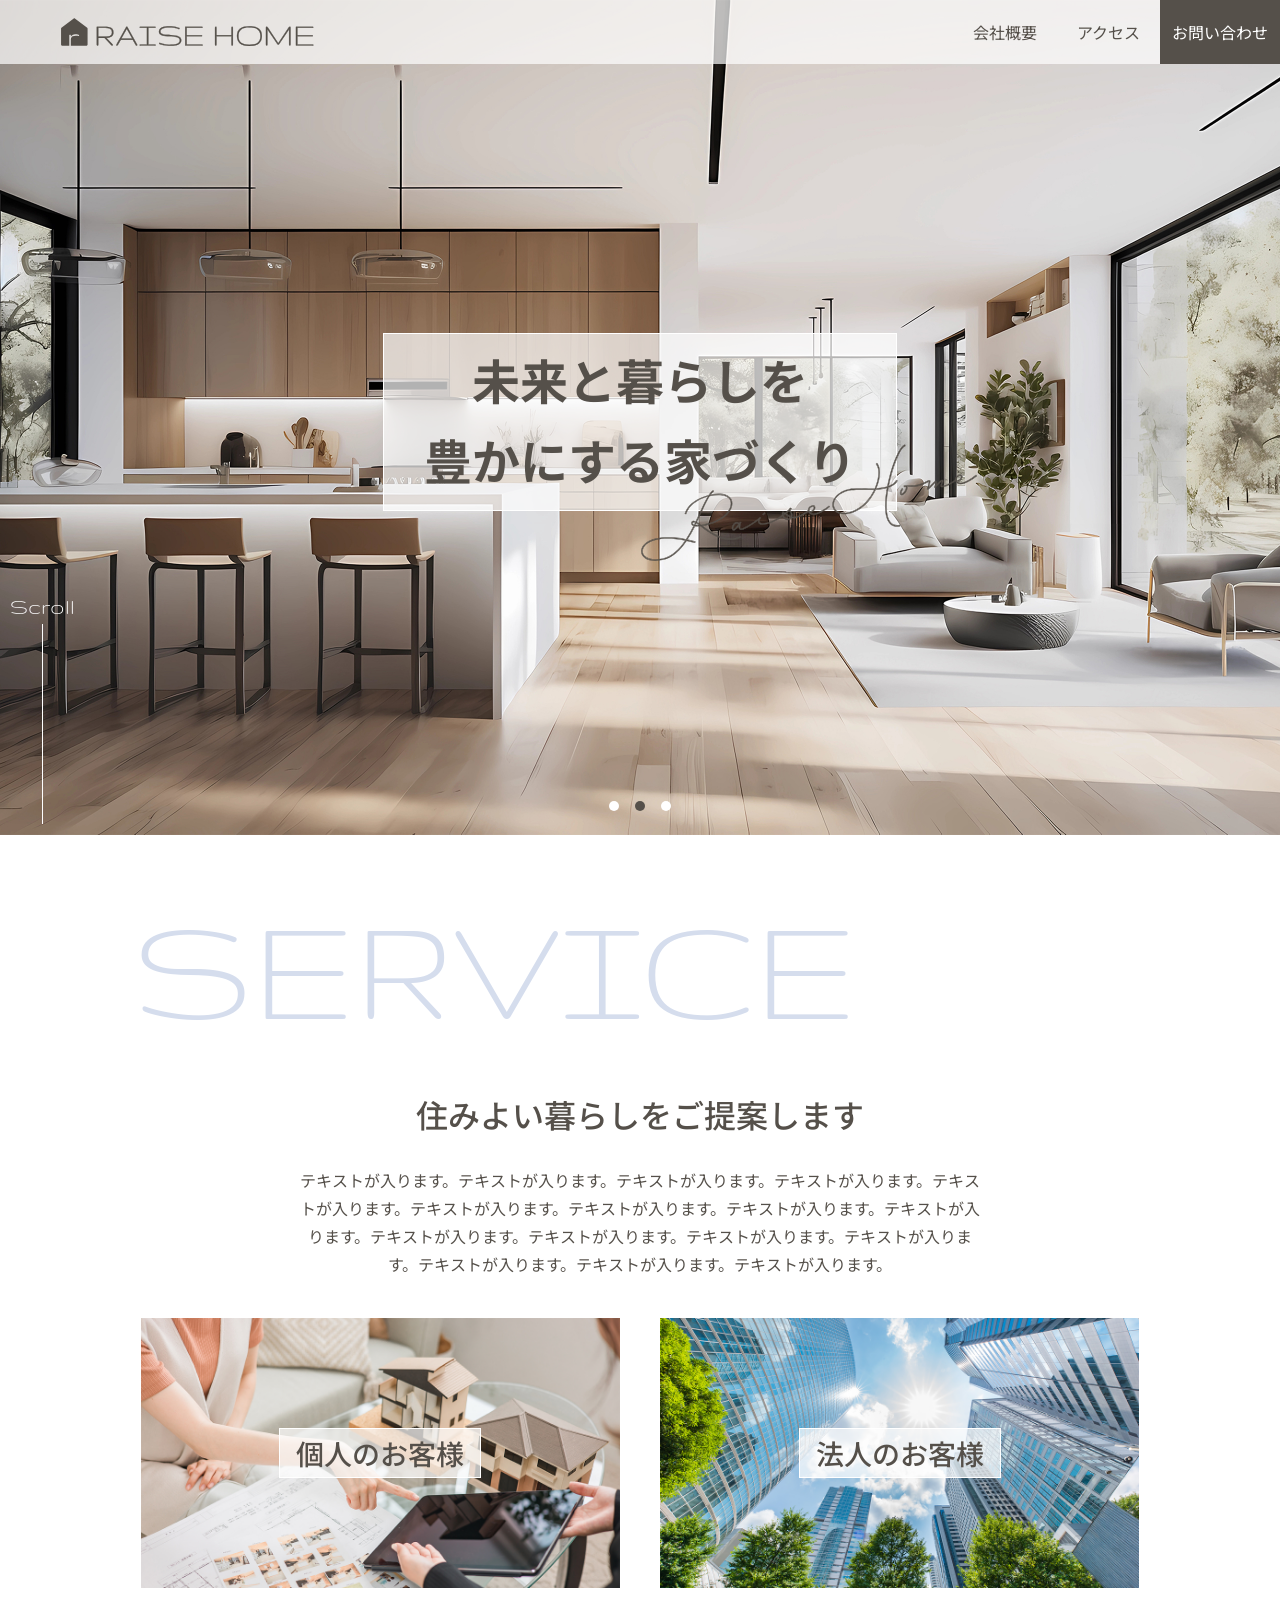
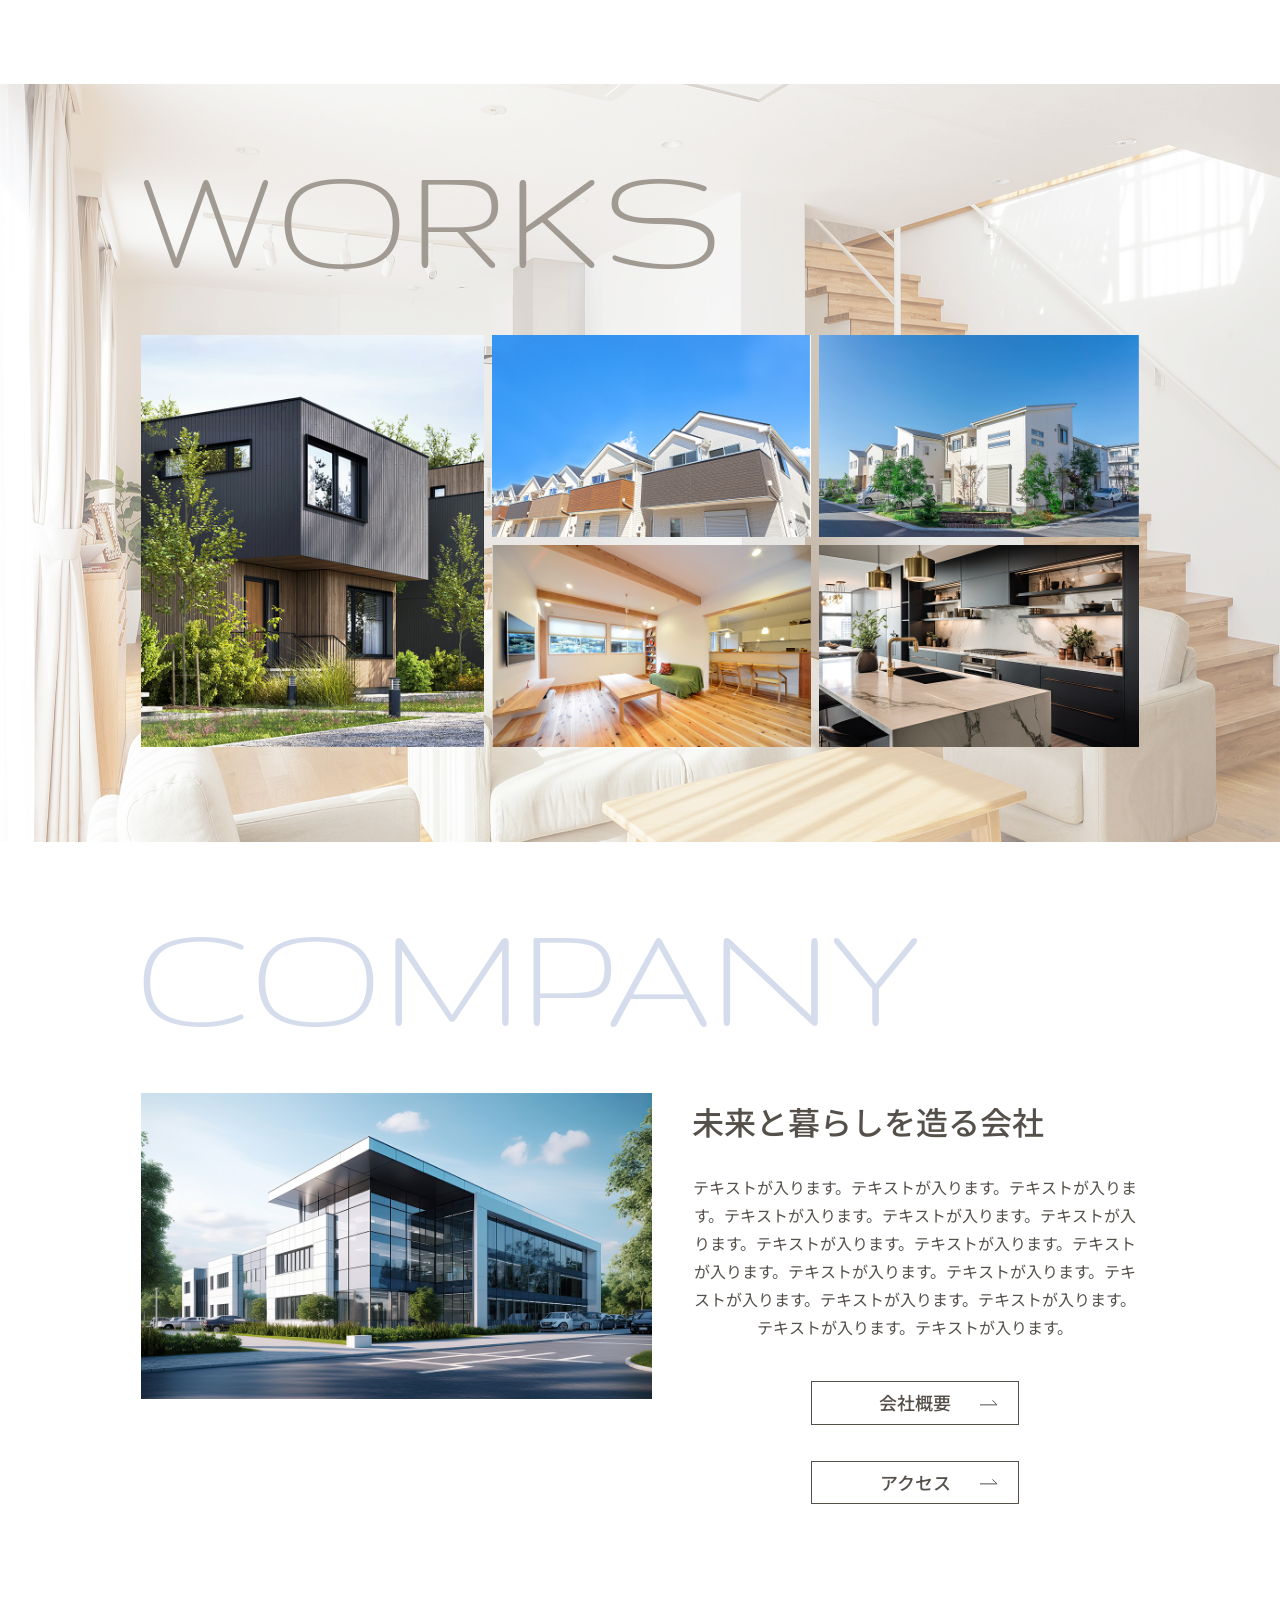
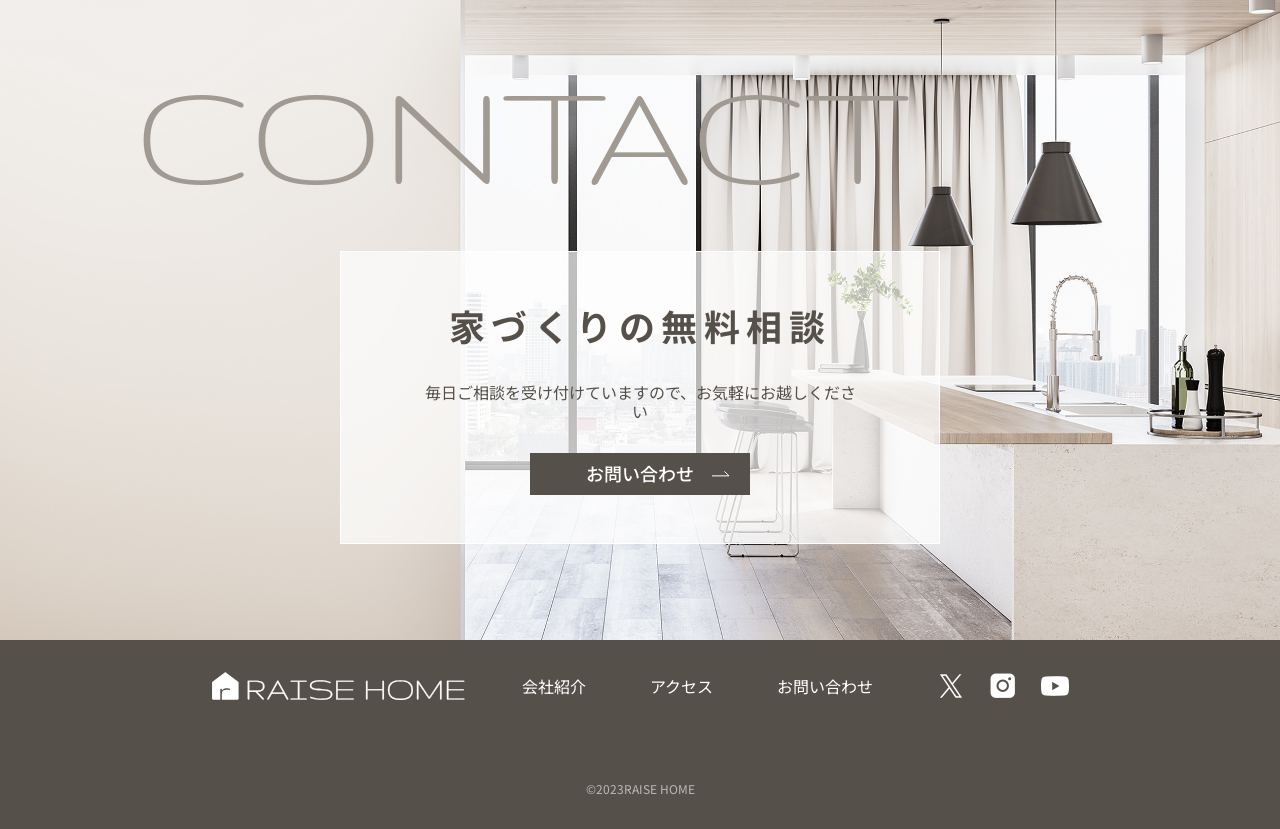
==== commit c39b6367: "レビュー対応: ブレークポイント整理、alt追加、フッター修正 - 独自ブレークポイント(777/598/1022/821/833/831px)をflex-wrapとfluid()に置き換えて整理 -" ====
--- a/index.html
+++ b/index.html
@@ -121,19 +121,19 @@
             <div class="container">
                 <div class="works__grid">
                     <div class="works__item works__item--large">
-                        <img src="images/Works_1.jpg" alt="" width="740" height="888" loading="lazy">
-                    </div>
-                    <div class="works__item">
-                        <img src="images/Works_2.jpg" alt="" width="690" height="436" loading="lazy">
-                    </div>
-                    <div class="works__item">
-                        <img src="images/Works_3.jpg" alt="" width="690" height="436" loading="lazy">
-                    </div>
-                    <div class="works__item">
-                        <img src="images/Works_4.jpg" alt="" width="690" height="436" loading="lazy">
-                    </div>
-                    <div class="works__item">
-                        <img src="images/Works_5.jpg" alt="" width="690" height="436" loading="lazy">
+                        <img src="images/Works_1.jpg" alt="黒い板張りと木目を組み合わせた住宅の外観" width="740" height="888" loading="lazy">
+                    </div>
+                    <div class="works__item">
+                        <img src="images/Works_2.jpg" alt="青空の下に並ぶ分譲住宅の外観" width="690" height="436" loading="lazy">
+                    </div>
+                    <div class="works__item">
+                        <img src="images/Works_3.jpg" alt="白を基調とした住宅の外観と植栽のある前庭" width="690" height="436" loading="lazy">
+                    </div>
+                    <div class="works__item">
+                        <img src="images/Works_4.jpg" alt="木の梁とフローリングを活かしたリビング" width="690" height="436" loading="lazy">
+                    </div>
+                    <div class="works__item">
+                        <img src="images/Works_5.jpg" alt="黒い扉と大理石調天板のアイランドキッチン" width="690" height="436" loading="lazy">
                     </div>
                 </div>
                 <div class="works__scrollbar">
@@ -217,9 +217,9 @@
                         </ul>
                     </nav>
                     <div class="footer__social">
-                        <a href="" class="footer__social-link"><img src="images/icon_x.png" alt="X" width="28" height="28"></a>
-                        <a href="" class="footer__social-link"><img src="images/icon_instagram.png" alt="Instagram" width="28" height="28"></a>
-                        <a href="" class="footer__social-link"><img src="images/icon_youtube.png" alt="YouTube" width="28" height="28"></a>
+                        <a href="#" class="footer__social-link"><img src="images/icon_x.png" alt="X" width="28" height="28"></a>
+                        <a href="#" class="footer__social-link"><img src="images/icon_instagram.png" alt="Instagram" width="28" height="28"></a>
+                        <a href="#" class="footer__social-link"><img src="images/icon_youtube.png" alt="YouTube" width="28" height="28"></a>
                     </div>
                 </div>
                 <p class="footer__copyright">&copy;2023RAISE HOME</p>
--- a/css/style.css
+++ b/css/style.css
@@ -31,17 +31,20 @@
 
 .btn {
   position: relative;
-  display: inline-block;
-  padding: 10px 40px;
+  display: inline-flex;
+  align-items: center;
+  justify-content: center;
+  width: 220px;
+  padding: 10px 16px;
   font-size: 18px;
+  font-weight: 500;
+  line-height: 1.2;
   text-align: center;
   border: 1px solid #55504A;
   transition: background-color 0.3s, color 0.3s;
 }
 .btn--outline {
-  width: 220px;
-  padding: 10px 16px;
-  background-color: transparent;
+  background-color: #FFFFFF;
   color: #55504A;
 }
 .btn--outline:hover {
@@ -50,11 +53,12 @@
 }
 .btn--filled {
   background-color: #55504A;
+  border: none;
   color: #FFFFFF;
 }
 .btn--filled:hover {
-  background-color: #FFFFFF;
-  color: #55504A;
+  background-color: #F7B000;
+  color: #FFFFFF;
 }
 
 .btn__arrow {
@@ -135,10 +139,16 @@
   color: #55504A;
   white-space: nowrap;
 }
+.main-nav__link:hover {
+  background-color: #FFFFFF;
+}
 .main-nav__item:last-child .main-nav__link {
   padding: 0 12px;
   background-color: #55504A;
   color: #FFFFFF;
+}
+.main-nav__item:last-child .main-nav__link:hover {
+  background-color: #F7B000;
 }
 @media (max-width: 609px) {
   .main-nav {
@@ -282,12 +292,12 @@
   bottom: 24px;
   transform: translateX(-50%);
   display: flex;
-  gap: 10px;
+  gap: 16px;
   z-index: 2;
 }
 .main-visual__dot {
-  width: 8px;
-  height: 8px;
+  width: 10px;
+  height: 10px;
   padding: 0;
   border: none;
   border-radius: 50%;
@@ -339,7 +349,7 @@
 }
 .main-visual__scroll-text {
   font-family: "Gruppo", sans-serif;
-  font-size: clamp(16px, 6.1960784314px + 2.614379085vw, 28px);
+  font-size: clamp(16px, 9.4640522876px + 1.74291939vw, 24px);
   font-weight: 400;
   line-height: 100%;
   color: #FFFFFF;
@@ -348,8 +358,48 @@
   content: "";
   display: block;
   width: 0;
-  height: clamp(103.9px, 58.0666666667px + 12.2222222222vw, 160px);
-  border-left: 1px solid #FFFFFF;
+  height: clamp(103.9px, 25.3869281046px + 20.9368191721vw, 200px);
+  border-left: 1.5px solid #FFFFFF;
+}
+
+.hero {
+  position: relative;
+  overflow: hidden;
+  height: 372px;
+}
+.hero::before {
+  content: "";
+  position: absolute;
+  inset: 0;
+  background: rgba(0, 0, 0, 0.4);
+}
+.hero__image {
+  width: 100%;
+  height: 100%;
+  object-fit: cover;
+  display: block;
+}
+.hero__title {
+  position: absolute;
+  z-index: 1;
+  top: 164.5px;
+  left: 180px;
+  display: flex;
+  align-items: center;
+  justify-content: center;
+  padding: 10px 40px 13px 40px;
+  border: 1px solid #FFFFFF;
+  background-color: rgba(255, 255, 255, 0.698);
+  font-size: 36px;
+  font-weight: 700;
+  color: #55504A;
+  white-space: nowrap;
+}
+@media (max-width: 375px) {
+  .hero__title {
+    font-size: 28px;
+    line-height: 100%;
+  }
 }
 
 .footer {
@@ -357,35 +407,18 @@
   display: flex;
   align-items: center;
   background-color: #55504A;
-  height: 185px;
-}
-@media (max-width: 1022px) {
-  .footer {
-    height: auto;
-    padding-top: 64px;
-    padding-bottom: 24px;
-  }
-}
-@media (max-width: 375px) {
-  .footer {
-    padding-top: 56px;
-  }
+  padding: 32px 0;
 }
 .footer .container {
   width: 100%;
 }
 .footer__inner {
   display: flex;
-  align-items: center;
-  justify-content: space-between;
+  flex-wrap: wrap;
+  align-items: center;
+  justify-content: center;
+  gap: 56px;
   width: 100%;
-}
-@media (max-width: 1022px) {
-  .footer__inner {
-    flex-direction: column;
-    justify-content: center;
-    gap: 56px;
-  }
 }
 .footer__logo {
   color: #FFFFFF;
@@ -395,24 +428,28 @@
 }
 .footer__links {
   display: flex;
-  align-items: center;
-  gap: 64px;
-}
-@media (max-width: 598px) {
+  flex-wrap: wrap;
+  justify-content: center;
+  align-items: center;
+  column-gap: 64px;
+  row-gap: 16px;
+}
+@media (max-width: 375px) {
   .footer__links {
     flex-direction: column;
-    gap: 16px;
   }
 }
 .footer__nav-list {
   display: flex;
-  gap: 64px;
-}
-@media (max-width: 598px) {
+  flex-wrap: wrap;
+  justify-content: center;
+  column-gap: 64px;
+  row-gap: 16px;
+}
+@media (max-width: 375px) {
   .footer__nav-list {
     flex-direction: column;
     align-items: center;
-    gap: 16px;
   }
 }
 .footer__nav-link {
@@ -433,19 +470,11 @@
   opacity: 0.7;
 }
 .footer__copyright {
-  position: absolute;
-  top: 150px;
-  left: 50%;
-  transform: translateX(-50%);
+  width: 100%;
+  margin-top: 24px;
+  text-align: center;
   font-size: 12px;
   color: rgba(255, 255, 255, 0.6);
-}
-@media (max-width: 1022px) {
-  .footer__copyright {
-    position: static;
-    transform: none;
-    font-size: 13px;
-  }
 }
 
 .container {
@@ -506,6 +535,8 @@
   font-size: 16px;
   font-weight: 400;
   line-height: 175%;
+  max-width: 680px;
+  margin: 0 auto;
   text-align: center;
   color: #55504A;
 }
@@ -566,7 +597,7 @@
   }
 }
 .works {
-  background-image: url("../images/Works%201.jpg");
+  background-image: url("../images/Works-01.jpg");
   background-size: 100% 931px;
   background-position: center top;
   background-repeat: no-repeat;
@@ -663,12 +694,7 @@
 @media (max-width: 834px) {
   .company {
     padding-top: clamp(144px, 50.045751634px + 25.0544662309vw, 259px);
-    padding-bottom: 88px;
-  }
-}
-@media (max-width: 777px) {
-  .company {
-    padding-bottom: 66px;
+    padding-bottom: clamp(66px, 48.0261437908px + 4.7930283224vw, 88px);
   }
 }
 .company .section__title {
@@ -682,19 +708,15 @@
 }
 .company__inner {
   display: flex;
+  flex-wrap: wrap;
   align-items: flex-start;
-  gap: 40px;
+  justify-content: center;
+  column-gap: 40px;
+  row-gap: 40px;
 }
 @media (max-width: 834px) {
   .company__inner {
-    gap: 24px;
-  }
-}
-@media (max-width: 777px) {
-  .company__inner {
-    flex-direction: column;
-    align-items: center;
-    gap: 40px;
+    column-gap: 24px;
   }
 }
 .company__image {
@@ -709,20 +731,9 @@
     height: clamp(200.4px, 181.8297385621px + 4.9520697168vw, 223.13px);
   }
 }
-@media (max-width: 777px) {
-  .company__image {
-    width: 100%;
-    height: auto;
-  }
-}
 .company__content {
   flex: 1;
-  min-width: 0;
-}
-@media (max-width: 777px) {
-  .company__content {
-    width: 100%;
-  }
+  min-width: 280px;
 }
 .company__subtitle {
   font-size: 32px;
@@ -730,43 +741,27 @@
   line-height: 1.75;
 }
 .company__text {
-  margin-top: 16px;
+  margin-top: 24px;
   font-weight: 400;
   line-height: 1.75;
-  color: #A09A93;
-}
-@media (max-width: 834px) {
-  .company__text {
-    margin-top: 24px;
-  }
-}
-@media (max-width: 777px) {
-  .company__text {
-    text-align: center;
-  }
+  color: #55504A;
+  text-align: center;
 }
 .company__links {
   display: flex;
+  flex-wrap: wrap;
+  justify-content: center;
   gap: clamp(24px, 1.9801980198px + 2.6402640264vw, 40px);
   margin-top: 40px;
 }
 .company__links .btn--outline {
   width: clamp(174.5px, 111.8811881188px + 7.5082508251vw, 220px);
+  min-width: 150px;
 }
 @media (max-width: 834px) {
   .company__links {
     margin-top: 24px;
-  }
-}
-@media (max-width: 777px) {
-  .company__links {
-    flex-direction: column;
-    align-items: center;
     gap: 24px;
-    margin-top: 40px;
-  }
-  .company__links .btn--outline {
-    width: 220px;
   }
 }
 
@@ -807,6 +802,7 @@
   max-width: 600px;
   margin: 0 auto;
   padding: 48px 76px;
+  border: 1px solid #FFFFFF;
   background-color: rgba(255, 255, 255, 0.698);
 }
 @media (max-width: 834px) {
@@ -838,71 +834,15 @@
   line-height: 120%;
   letter-spacing: 0;
 }
-@media (max-width: 831px) {
-  .contact__text {
-    width: 280px;
-    margin-left: auto;
-    margin-right: auto;
-  }
-}
 .contact__btn {
   margin-top: 32px;
-  padding: 16px 60px;
-}
-@media (max-width: 375px) {
-  .contact__btn {
-    width: 220px;
-    padding: 10px 16px;
-  }
-}
-
-.company-page .hero {
-  position: relative;
-  overflow: hidden;
-}
-.company-page .hero::before {
-  content: "";
-  position: absolute;
-  inset: 0;
-  background: rgba(0, 0, 0, 0.4);
-}
-.company-page .hero__image {
-  width: 1440px;
-  max-width: none;
-  height: auto;
-  display: block;
-}
-.company-page .hero__title {
-  position: absolute;
-  z-index: 1;
-  top: 164.5px;
-  left: 180px;
-  width: 224px;
-  height: 76px;
-  display: flex;
-  align-items: center;
-  justify-content: center;
-  gap: 10px;
-  padding: 10px 40px 13px 40px;
-  border: 1px solid #FFFFFF;
-  background-color: rgba(255, 255, 255, 0.698);
-  font-size: 36px;
-  font-weight: 700;
-  color: #55504A;
-  white-space: nowrap;
-}
+}
+
 @media (max-width: 834px) {
   .company-page .hero__title {
     top: 182.5px;
     left: 32px;
-    width: 208px;
-    height: 70px;
-  }
-}
-@media (max-width: 375px) {
-  .company-page .hero__title {
-    font-size: 28px;
-    line-height: 100%;
+    font-size: 32px;
   }
 }
 .company-page .company-content {
@@ -911,13 +851,8 @@
 }
 @media (max-width: 834px) {
   .company-page .company-content {
-    margin-top: 88px;
-  }
-}
-@media (max-width: 833px) {
-  .company-page .company-content {
-    margin-top: 56px;
-    margin-bottom: 56px;
+    margin-top: clamp(56px, 29.8562091503px + 6.9716775599vw, 88px);
+    margin-bottom: clamp(56px, 23.3202614379px + 8.7145969499vw, 96px);
   }
 }
 .company-page .company-content .container {
@@ -927,17 +862,13 @@
 }
 @media (max-width: 834px) {
   .company-page .company-content .container {
-    gap: 88px;
-  }
-}
-@media (max-width: 833px) {
-  .company-page .company-content .container {
-    gap: 56px;
+    gap: clamp(56px, 29.8562091503px + 6.9716775599vw, 88px);
   }
 }
 .company-page .philosophy,
 .company-page .history {
   display: flex;
+  flex-wrap: wrap;
   gap: 40px;
 }
 @media (max-width: 834px) {
@@ -945,12 +876,6 @@
   .company-page .history {
     gap: 24px;
     align-items: flex-start;
-  }
-}
-@media (max-width: 833px) {
-  .company-page .philosophy,
-  .company-page .history {
-    flex-direction: column;
   }
 }
 .company-page .philosophy__image,
@@ -965,13 +890,7 @@
   .company-page .history__image {
     width: auto;
     flex: 1;
-    min-width: 0;
-  }
-}
-@media (max-width: 833px) {
-  .company-page .philosophy__image,
-  .company-page .history__image {
-    width: 100%;
+    min-width: 280px;
   }
 }
 .company-page .philosophy__content,
@@ -987,13 +906,7 @@
   .company-page .history__content {
     width: auto;
     flex: 1;
-    min-width: 0;
-  }
-}
-@media (max-width: 833px) {
-  .company-page .philosophy__content,
-  .company-page .history__content {
-    width: 100%;
+    min-width: 280px;
   }
 }
 .company-page .philosophy__heading,
@@ -1014,18 +927,13 @@
 }
 .company-page .overview {
   display: flex;
+  flex-wrap: wrap;
   align-items: flex-start;
   gap: 232px;
 }
 @media (max-width: 834px) {
   .company-page .overview {
     gap: 47px;
-  }
-}
-@media (max-width: 833px) {
-  .company-page .overview {
-    flex-direction: column;
-    gap: 32px;
   }
 }
 .company-page .overview__heading {
@@ -1044,12 +952,9 @@
 }
 @media (max-width: 834px) {
   .company-page .overview__table {
-    width: 595px;
-  }
-}
-@media (max-width: 833px) {
-  .company-page .overview__table {
     width: 100%;
+    flex: 1;
+    min-width: 280px;
   }
 }
 .company-page .overview__table th,
@@ -1070,7 +975,7 @@
   padding-left: 40px;
   color: #55504A;
 }
-@media (max-width: 833px) {
+@media (max-width: 834px) {
   .company-page .overview__table {
     display: block;
   }
@@ -1089,50 +994,10 @@
   }
 }
 
-.access-page .hero {
-  position: relative;
-  overflow: hidden;
-}
-.access-page .hero::before {
-  content: "";
-  position: absolute;
-  inset: 0;
-  background: rgba(0, 0, 0, 0.4);
-}
-.access-page .hero__image {
-  width: 1440px;
-  max-width: none;
-  height: auto;
-  display: block;
-}
-.access-page .hero__title {
-  position: absolute;
-  z-index: 1;
-  top: 164.5px;
-  left: 180px;
-  display: flex;
-  align-items: center;
-  justify-content: center;
-  padding: 10px 40px 13px 40px;
-  border: 1px solid #FFFFFF;
-  background-color: rgba(255, 255, 255, 0.698);
-  font-size: 36px;
-  font-weight: 700;
-  color: #55504A;
-  white-space: nowrap;
-}
 @media (max-width: 834px) {
   .access-page .hero__title {
     top: 182.5px;
     left: 32px;
-    width: 208px;
-    height: 70px;
-  }
-}
-@media (max-width: 375px) {
-  .access-page .hero__title {
-    font-size: 28px;
-    line-height: 100%;
   }
 }
 .access-page .access-content {
@@ -1141,30 +1006,20 @@
 }
 @media (max-width: 834px) {
   .access-page .access-content {
-    margin-top: 88px;
-    margin-bottom: 88px;
-  }
-}
-@media (max-width: 821px) {
-  .access-page .access-content {
-    margin-top: 56px;
-    margin-bottom: 56px;
+    margin-top: clamp(56px, 29.8562091503px + 6.9716775599vw, 88px);
+    margin-bottom: clamp(56px, 29.8562091503px + 6.9716775599vw, 88px);
   }
 }
 .access-page .transit {
   display: flex;
-  gap: 169px;
+  flex-wrap: wrap;
+  column-gap: 169px;
+  row-gap: 32px;
 }
 @media (max-width: 834px) {
   .access-page .transit {
     justify-content: space-between;
-    gap: 0;
-  }
-}
-@media (max-width: 821px) {
-  .access-page .transit {
-    flex-direction: column;
-    gap: 32px;
+    column-gap: 0;
   }
 }
 .access-page .transit__heading {
@@ -1174,11 +1029,10 @@
 }
 .access-page .transit__list {
   flex: 1;
+  min-width: 280px;
 }
 @media (max-width: 834px) {
   .access-page .transit__list {
-    flex: 1;
-    min-width: 0;
     display: flex;
     flex-direction: column;
     gap: 24px;
@@ -1186,13 +1040,20 @@
 }
 .access-page .transit__item {
   display: flex;
-  align-items: flex-start;
+  align-items: center;
   gap: 24px;
   padding: 24px 0;
-  border-bottom: 1px solid #D5DDED;
+  border-bottom: 1px solid #55504A;
+}
+.access-page .transit__item:first-child {
+  padding-top: 0;
 }
 .access-page .transit__item:last-child {
   border-bottom: none;
+}
+.access-page .transit__item:last-child .transit__icon {
+  width: 59px;
+  height: 47px;
 }
 .access-page .transit__icon {
   width: 64px;
@@ -1217,15 +1078,10 @@
 }
 @media (max-width: 834px) {
   .access-page .map {
-    margin-bottom: 88px;
+    margin-bottom: clamp(0px, -71.8954248366px + 19.1721132898vw, 88px);
     max-width: 770px;
     margin-left: auto;
     margin-right: auto;
-  }
-}
-@media (max-width: 821px) {
-  .access-page .map {
-    margin-bottom: 0;
   }
 }
 .access-page .map::before {
@@ -1251,51 +1107,10 @@
   }
 }
 
-.contact-page .hero {
-  position: relative;
-  overflow: hidden;
-}
-.contact-page .hero::before {
-  content: "";
-  position: absolute;
-  inset: 0;
-  background: rgba(0, 0, 0, 0.4);
-}
-.contact-page .hero__image {
-  width: 1440px;
-  max-width: none;
-  height: auto;
-  display: block;
-}
-.contact-page .hero__title {
-  position: absolute;
-  z-index: 1;
-  top: 164.5px;
-  left: 180px;
-  display: flex;
-  align-items: center;
-  justify-content: center;
-  padding: 10px 40px 13px 40px;
-  border: 1px solid #FFFFFF;
-  background-color: rgba(255, 255, 255, 0.698);
-  font-size: 36px;
-  font-weight: 700;
-  color: #55504A;
-  white-space: nowrap;
-}
 @media (max-width: 834px) {
   .contact-page .hero__title {
     top: 187.5px;
     left: 32px;
-    width: 296px;
-    height: 66px;
-    padding: 10px 40px 13px 40px;
-  }
-}
-@media (max-width: 375px) {
-  .contact-page .hero__title {
-    font-size: 28px;
-    line-height: 100%;
   }
 }
 .contact-page .contact-content {
@@ -1327,7 +1142,6 @@
   flex-shrink: 0;
   font-size: 32px;
   font-weight: 500;
-  font-style: medium;
   line-height: 1.4;
   color: #55504A;
 }
@@ -1391,9 +1205,8 @@
   color: #FFFFFF;
   font-size: 12px;
   font-weight: 700;
-  font-style: bold;
-  width: 36;
-  height: 18;
+  width: 36px;
+  height: 18px;
   border-radius: 4px;
 }
 .contact-page .form-field__input, .contact-page .form-field__textarea {
